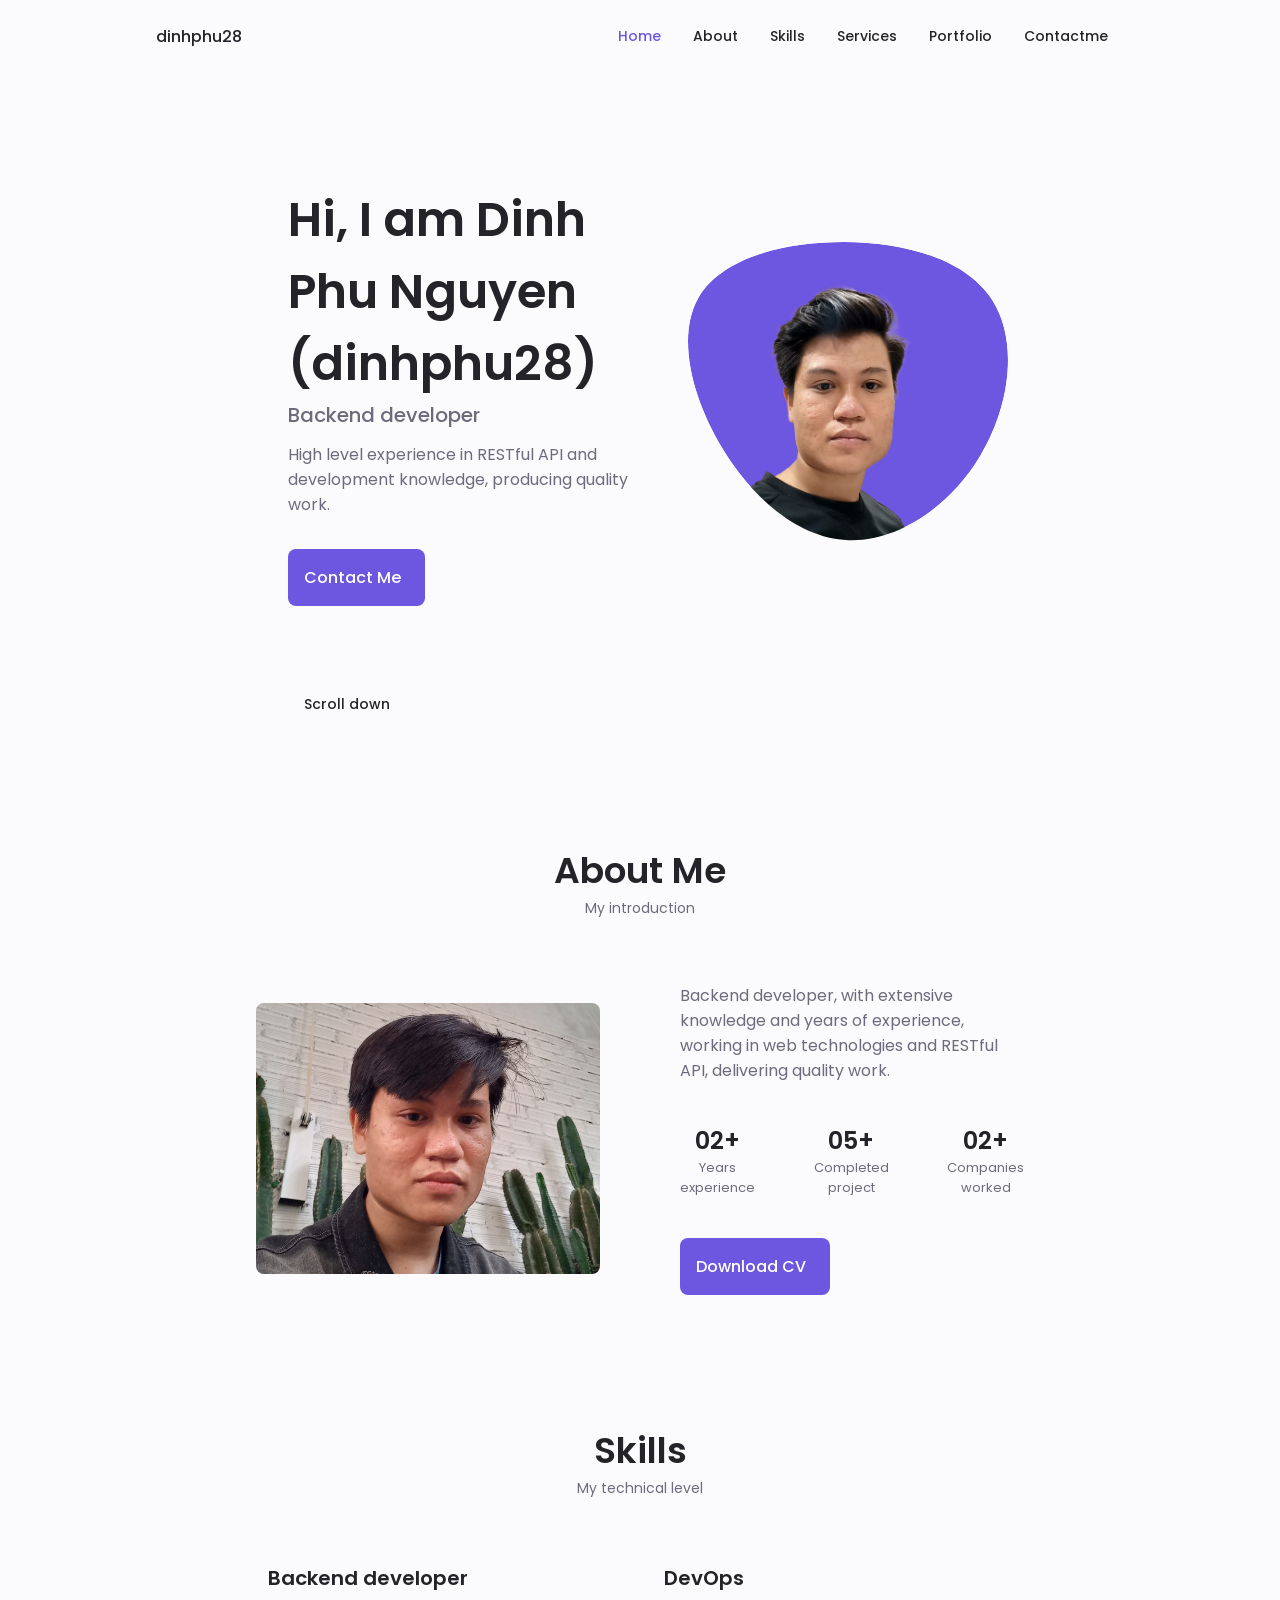
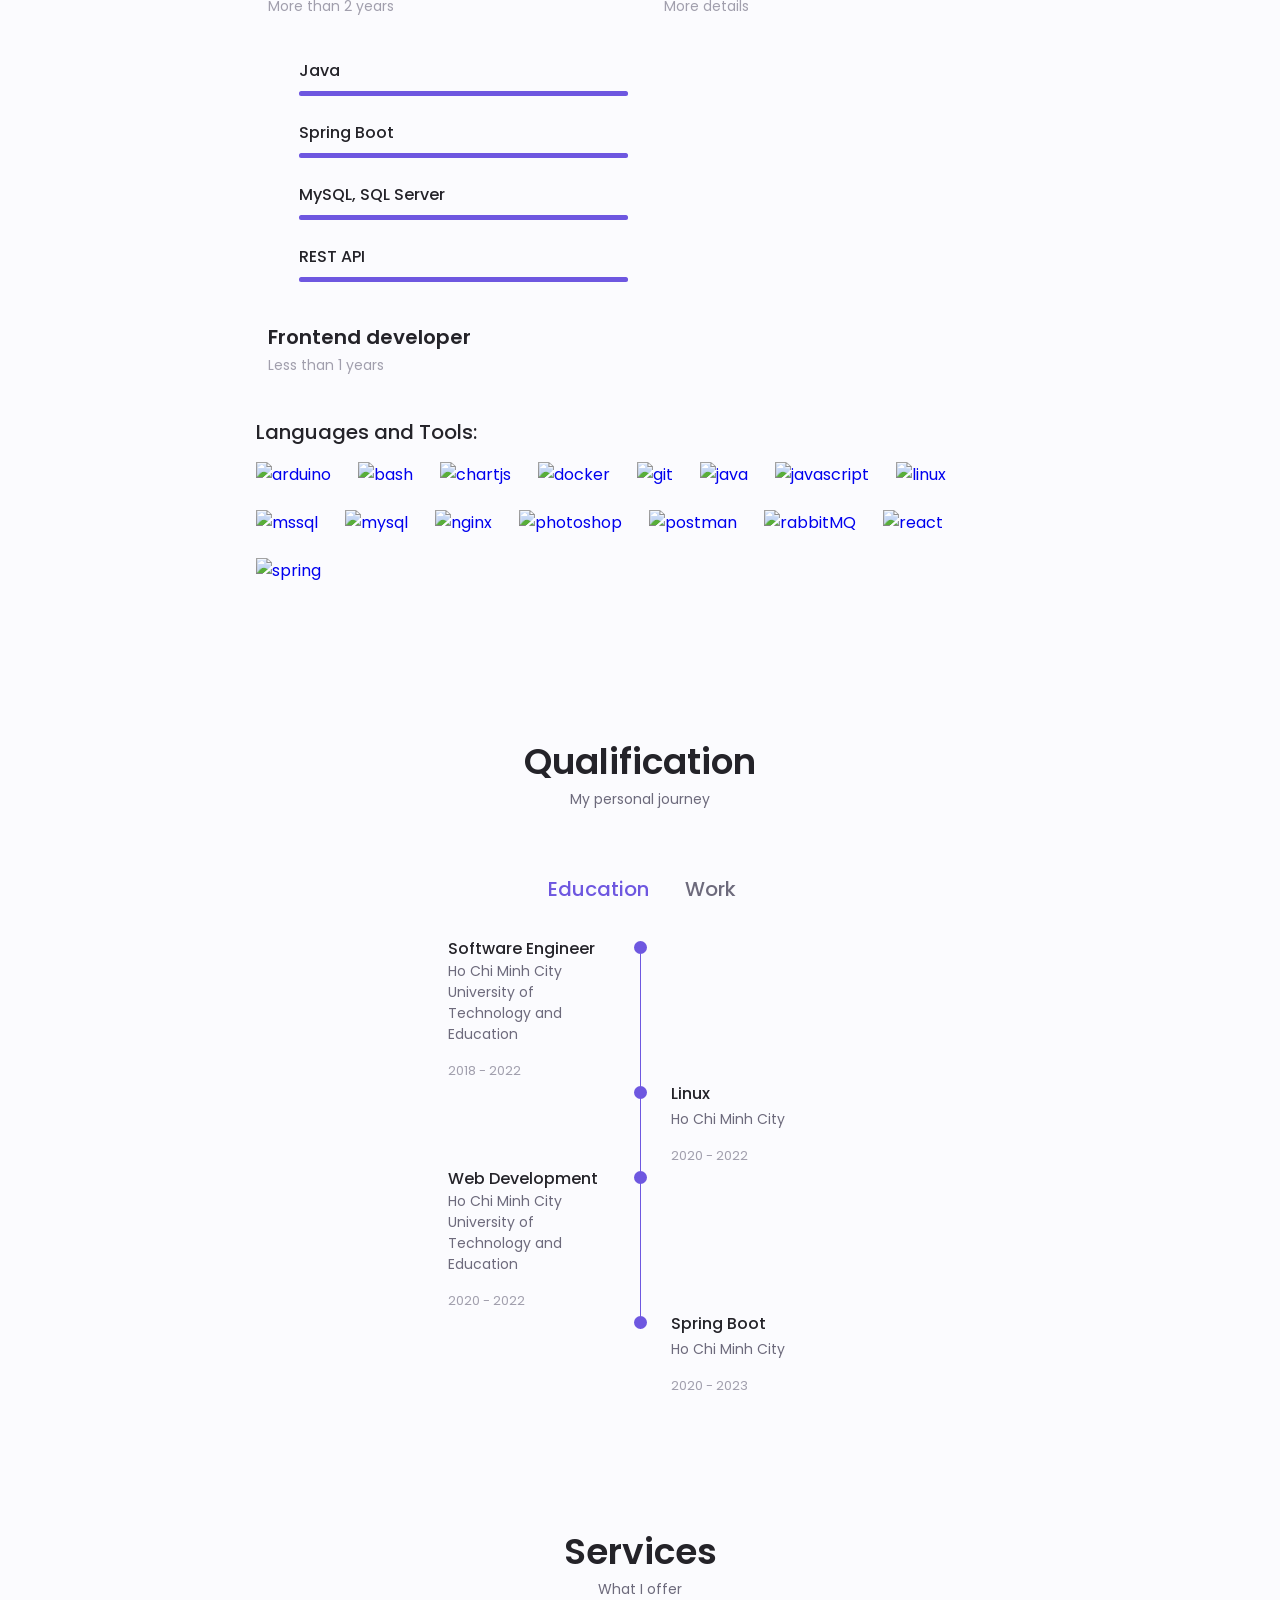
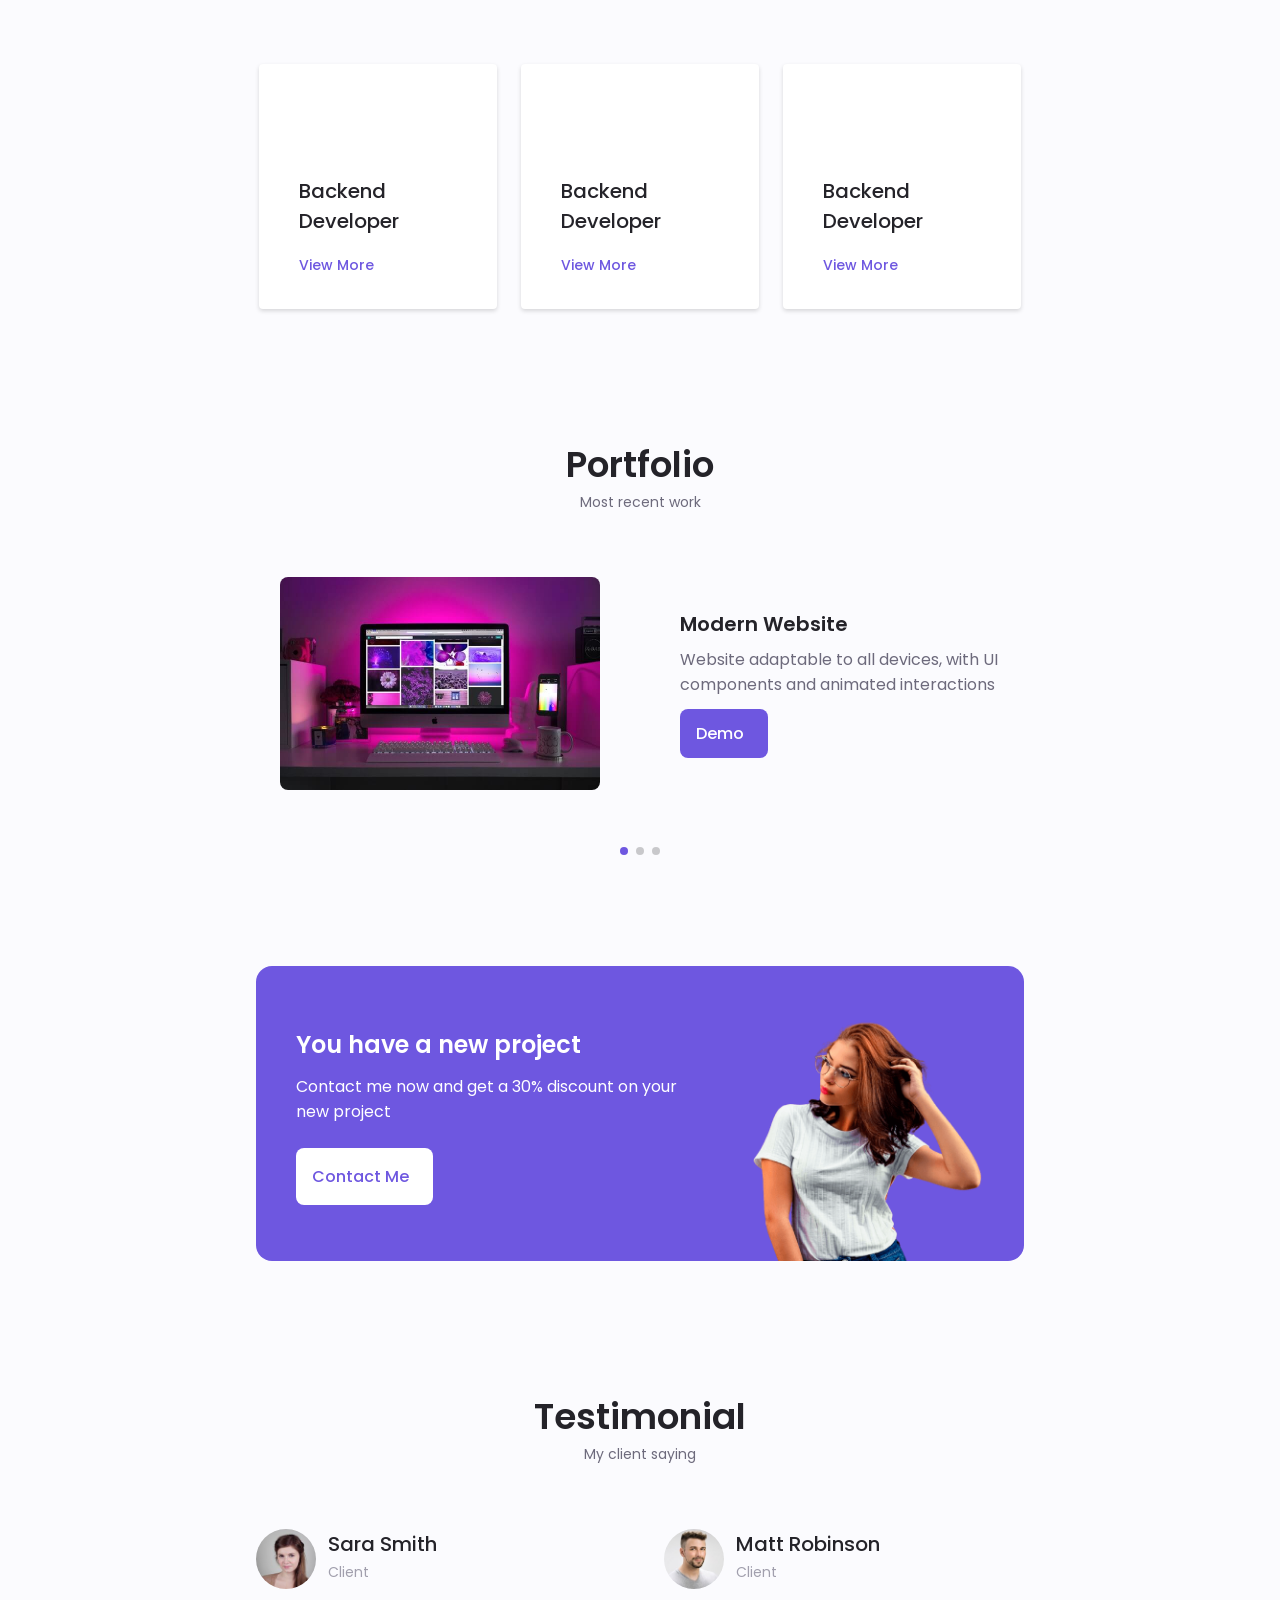
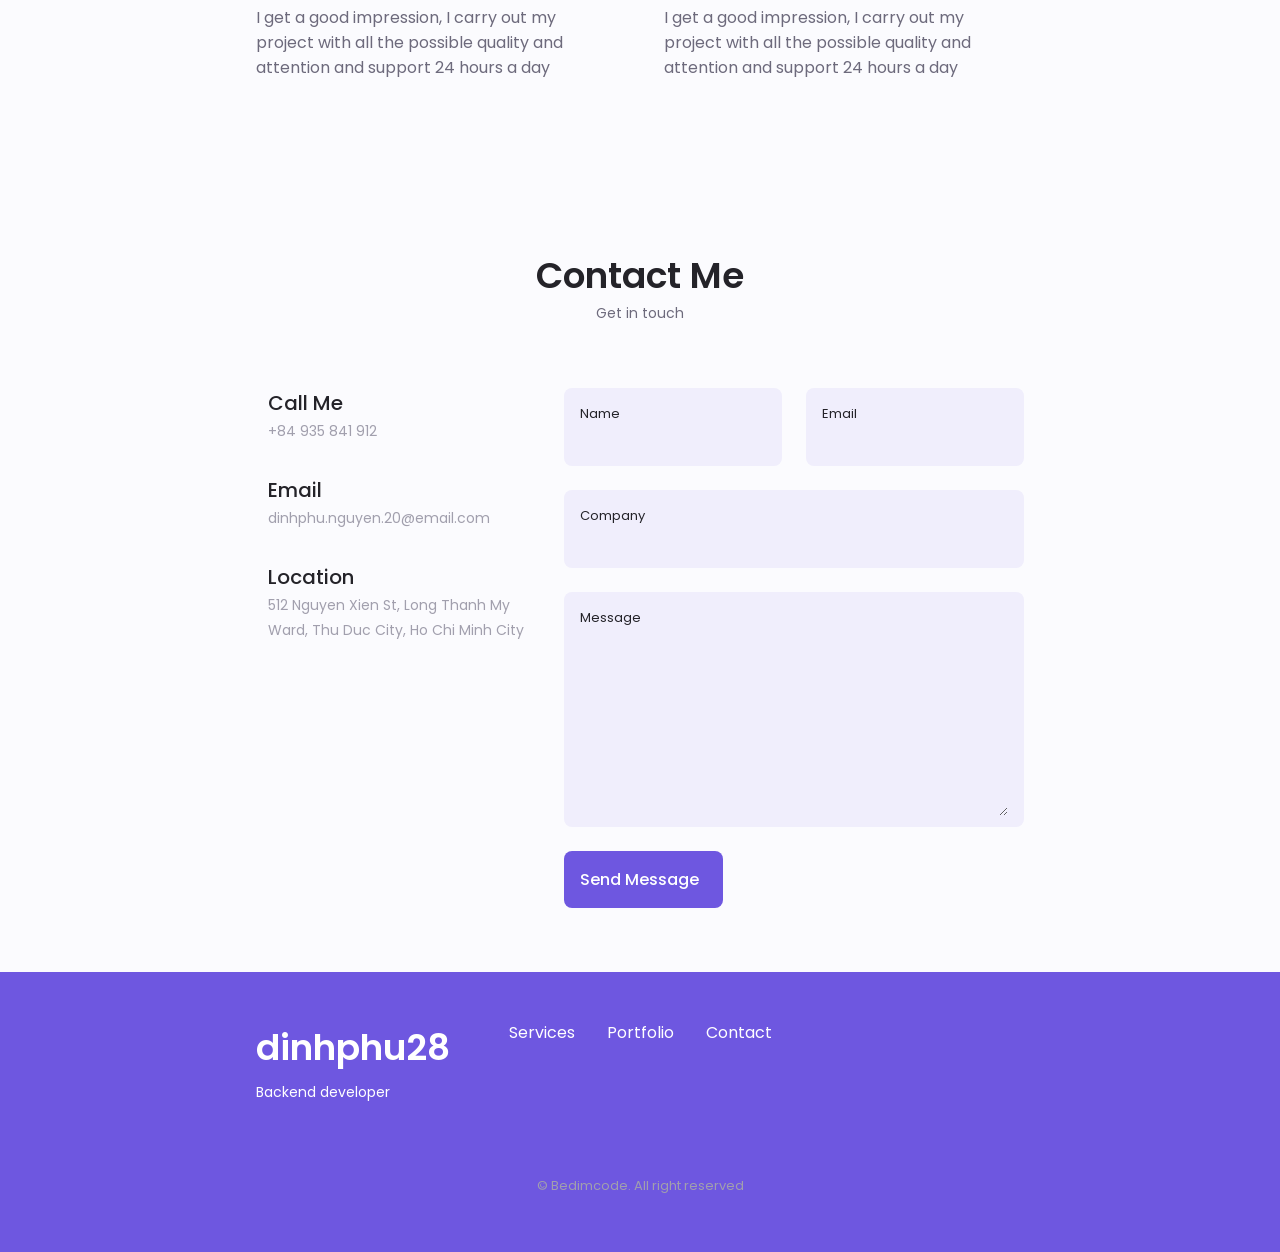
==== index.html @ 1d43fb67 "Update Services" ====
<!DOCTYPE html>
    <html lang="en">
    <head>
        <meta charset="UTF-8">
        <meta name="viewport" content="width=device-width, initial-scale=1.0">
        <meta name="theme-color" content="#007aff" />

        <!--==================== UNICONS ====================-->
        <link rel="stylesheet" href="https://unicons.iconscout.com/release/v4.0.0/css/line.css">
        
        <!--==================== SWIPER CSS ====================-->
        <link rel="stylesheet" href="assets/css/swiper-bundle.min.css">
        
        <!--==================== CSS ====================-->
        <link rel="stylesheet" href="assets/css/styles.css">

        <title>Dinh Phu Nguyen dinhphu28</title>

        <meta name="google-site-verification" content="jxBi2AaZXqhLSjeGU4BRtT4WM6-7mGpnLJgxiceFAak" />
        <meta name="google-site-verification" content="dVMYM8bUZVK5IOuxpQeAZ5Akc4EX0LGa10W5KPbsXTo" />

        <meta name="description" content="Dinh Phu Nguyen also known as dinhphu28 is a Backend developer with high level experience in Java Spring Boot, RESTful API">
        <meta name="keywords" content="Dinh Phu Nguyen, dinhphu28, Spring Boot, Java, Backend, Developer">
        <meta name="author" content="dinhphu28">

        <link rel="apple-touch-icon" sizes="180x180" href="/apple-touch-icon.png">
        <link rel="icon" type="image/png" sizes="32x32" href="/favicon-32x32.png">
        <link rel="icon" type="image/png" sizes="16x16" href="/favicon-16x16.png">
        <link rel="manifest" href="/site.webmanifest">

        <link rel="canonical" href="https://www.dinhphu28.tech" />
    </head>
    <!-- Google tag (gtag.js) -->
    <script async src="https://www.googletagmanager.com/gtag/js?id=G-LJ1DEQETXK"></script>
    <script>
        window.dataLayer = window.dataLayer || [];
        function gtag() { dataLayer.push(arguments); }
        gtag('js', new Date());

        gtag('config', 'G-LJ1DEQETXK');
    </script>
    <body>
        <!--==================== HEADER ====================-->
        <header class="header" id="header">
            <nav class="nav container">
                <a href="#" class="nav__logo">dinhphu28</a>

                <div class="nav__menu" id="nav-menu">
                    <ul class="nav__list grid">
                        <li class="nav__item">
                            <a href="#home" class="nav__link active-link">
                                <i class="uil uil-estate nav__icon"></i> Home
                            </a>
                        </li>
                        <li class="nav__item">
                            <a href="#about" class="nav__link">
                                <i class="uil uil-user nav__icon"></i> About
                            </a>
                        </li>
                        <li class="nav__item">
                            <a href="#skills" class="nav__link">
                                <i class="uil uil-file-alt nav__icon"></i> Skills
                            </a>
                        </li>
                        <li class="nav__item">
                            <a href="#services" class="nav__link">
                                <i class="uil uil-briefcase-alt nav__icon"></i> Services
                            </a>
                        </li>
                        <li class="nav__item">
                            <a href="#portfolio" class="nav__link">
                                <i class="uil uil-scenery nav__icon"></i> Portfolio
                            </a>
                        </li>
                        <li class="nav__item">
                            <a href="#contact" class="nav__link">
                                <i class="uil uil-message nav__icon"></i> Contactme
                            </a>
                        </li>
                    </ul>
                    <i class="uil uil-times nav__close" id="nav-close"></i>
                </div>
                <div class="nav__btns">
                    <!-- Theme change button -->
                    <i class="uil uil-moon change-theme" id="theme-button"></i>

                    <div class="nav__toggle" id="nav-toggle">
                        <i class="uil uil-apps"></i>
                    </div>
                </div>
            </nav>
        </header>

        <!--==================== MAIN ====================-->
        <main class="main">
            <!--==================== HOME ====================-->
            <section class="home section" id="home">
                <div class="home__container container grid">
                    <div class="home__content grid">
                        <div class="home__social">
                            <a href="https://www.linkedin.com/in/dinhphu28" target="_blank" class="home__social-icon">
                                <i class="uil uil-linkedin-alt"></i>
                            </a>

                            <a href="https://wa.me/84935841912" target="_blank" class="home__social-icon">
                                <i class="uil uil-whatsapp"></i>
                            </a>

                            <a href="https://github.com/dinhphu28" target="_blank" class="home__social-icon">
                                <i class="uil uil-github-alt"></i>
                            </a>
                        </div>

                        <div class="home__img">
                            <svg class="home__blob" viewBox="0 0 200 187" xmlns="http://www.w3.org/2000/svg" xmlns:xlink="http://www.w3.org/1999/xlink">
                                <mask id="mask0" mask-type="alpha">
                                    <path d="M190.312 36.4879C206.582 62.1187 201.309 102.826 182.328 134.186C163.346 165.547 
                                    130.807 187.559 100.226 186.353C69.6454 185.297 41.0228 161.023 21.7403 129.362C2.45775 
                                    97.8511 -7.48481 59.1033 6.67581 34.5279C20.9871 10.1032 59.7028 -0.149132 97.9666 
                                    0.00163737C136.23 0.303176 174.193 10.857 190.312 36.4879Z"/>
                                </mask>
                                <g mask="url(#mask0)">
                                    <path d="M190.312 36.4879C206.582 62.1187 201.309 102.826 182.328 134.186C163.346 
                                    165.547 130.807 187.559 100.226 186.353C69.6454 185.297 41.0228 161.023 21.7403 
                                    129.362C2.45775 97.8511 -7.48481 59.1033 6.67581 34.5279C20.9871 10.1032 59.7028 
                                    -0.149132 97.9666 0.00163737C136.23 0.303176 174.193 10.857 190.312 36.4879Z"/>

                                    <image class="home__blob-img" x='12' y='18' xlink:href="assets/img/perfil.png"/>
                                </g>
                            </svg>                            
                        </div>

                        <div class="home__data">
                            <h1 class="home__title">Hi, I am Dinh Phu Nguyen (dinhphu28)</h1>
                            <h3 class="home__subtitle">Backend developer</h3>
                            <p class="home__description">High level experience in RESTful API and development knowledge, producing quality work.</p>
                            <a href="#contact" class="button button--flex">
                                Contact Me <i class="uil uil-message button__icon"></i>
                            </a>
                        </div>
                    </div>

                    <div class="home__scroll">
                        <a href="#about" class="home__scroll-button button--flex">
                            <i class="uil uil-mouse-alt home__scroll-mouse"></i>
                            <span class="home__scroll-name">Scroll down</span>
                            <i class="uil uil-arrow-down home__scroll-arrow"></i>
                        </a>
                    </div>
                </div>
            </section>

            <!--==================== ABOUT ====================-->
            <section class="about section" id="about">
                <h2 class="section__title">About Me</h2>
                <span class="section__subtitle">My introduction</span>
                <div class="about__container container grid">
                    <img src="assets/img/about.jpg" alt="About" class="about__img">

                    <div class="about__data">
                        <p class="about__description">Backend developer, with extensive knowledge and years of experience, working in web
                            technologies and RESTful API, delivering quality work.</p>
                        
                        <div class="about__info">
                            <div>
                                <span class="about__info-title">02+</span>
                                <span class="about__info-name">Years <br/> experience</span>
                            </div>

                            <div>
                                <span class="about__info-title">05+</span>
                                <span class="about__info-name">Completed <br/> project</span>
                            </div>

                            <div>
                                <span class="about__info-title">02+</span>
                                <span class="about__info-name">Companies <br/> worked</span>
                            </div>
                        </div>
                        
                        <div class="about__buttons">
                            <a download="" href="assets/pdf/Dinh-Phu-Nguyen-CV.pdf" class="button button--flex">
                                Download CV<i class="uil uil-download-alt button__icon"></i>
                            </a>
                        </div>
                    </div>
                </div>
            </section>

            <!--==================== SKILLS ====================-->
            <section class="skills section" id="skills">
                <h2 class="section__title">Skills</h2>
                <span class="section__subtitle">My technical level</span>

                <div class="skills__container container grid">
                    <div>
                        <!--==================== SKILLS 1 ====================-->
                        <div class="skills__content skills__open">
                            <div class="skills__header">
                                <i class="uil uil-brackets-curly skills__icon"></i>

                                <div>
                                    <h2 class="skills__title">Backend developer</h2>
                                    <span class="skills__subtitle">More than 2 years</span>
                                </div>

                                <i class="uil uil-angle-down skills__arrow"></i>
                            </div>

                            <div class="skills__list grid">
                                <div class="skills__data">
                                    <div class="skills__titles">
                                        <h3 class="skills__name">Java</h3>
                                        <span class="skills_number"></span>
                                    </div>
                                    <div class="skills__bar">
                                        <span class="skills__percentage skills__html"></span>
                                    </div>
                                </div>

                                <div class="skills__data">
                                    <div class="skills__titles">
                                        <h3 class="skills__name">Spring Boot</h3>
                                        <span class="skills_number"></span>
                                    </div>
                                    <div class="skills__bar">
                                        <span class="skills__percentage skills__css"></span>
                                    </div>
                                </div>

                                <div class="skills__data">
                                    <div class="skills__titles">
                                        <h3 class="skills__name">MySQL, SQL Server</h3>
                                        <span class="skills_number"></span>
                                    </div>
                                    <div class="skills__bar">
                                        <span class="skills__percentage skills__js"></span>
                                    </div>
                                </div>

                                <div class="skills__data">
                                    <div class="skills__titles">
                                        <h3 class="skills__name">REST API</h3>
                                        <span class="skills_number"></span>
                                    </div>
                                    <div class="skills__bar">
                                        <span class="skills__percentage skills__react"></span>
                                    </div>
                                </div>
                            </div>
                        </div>

                        <!--==================== SKILLS 2 ====================-->
                        <div class="skills__content skills__close">
                            <div class="skills__header">
                                <i class="uil uil-server-network-alt skills__icon"></i>

                                <div>
                                    <h2 class="skills__title">Frontend developer</h2>
                                    <span class="skills__subtitle">Less than 1 years</span>
                                </div>

                                <i class="uil uil-angle-down skills__arrow"></i>
                            </div>

                            <div class="skills__list grid">
                                <div class="skills__data">
                                    <div class="skills__titles">
                                        <h3 class="skills__name">HTML</h3>
                                        <span class="skills_number"></span>
                                    </div>
                                    <div class="skills__bar">
                                        <span class="skills__percentage skills__php"></span>
                                    </div>
                                </div>

                                <div class="skills__data">
                                    <div class="skills__titles">
                                        <h3 class="skills__name">CSS</h3>
                                        <span class="skills_number"></span>
                                    </div>
                                    <div class="skills__bar">
                                        <span class="skills__percentage skills__node"></span>
                                    </div>
                                </div>

                                <div class="skills__data">
                                    <div class="skills__titles">
                                        <h3 class="skills__name">JavaScript</h3>
                                        <span class="skills_number"></span>
                                    </div>
                                    <div class="skills__bar">
                                        <span class="skills__percentage skills__firebase"></span>
                                    </div>
                                </div>

                                <div class="skills__data">
                                    <div class="skills__titles">
                                        <h3 class="skills__name">ReactJS</h3>
                                        <span class="skills_number"></span>
                                    </div>
                                    <div class="skills__bar">
                                        <span class="skills__percentage skills__python"></span>
                                    </div>
                                </div>
                            </div>
                        </div>
                    </div>

                    <div>
                        <!--==================== SKILLS 3 ====================-->
                        <div class="skills__content skills__close">
                            <div class="skills__header">
                                <i class="uil uil-swatchbook skills__icon"></i>

                                <div>
                                    <h2 class="skills__title">DevOps</h2>
                                    <span class="skills__subtitle">More details</span>
                                </div>

                                <i class="uil uil-angle-down skills__arrow"></i>
                            </div>

                            <div class="skills__list grid">
                                <div class="skills__data">
                                    <div class="skills__titles">
                                        <h3 class="skills__name">Docker</h3>
                                        <span class="skills_number"></span>
                                    </div>
                                    <div class="skills__bar">
                                        <span class="skills__percentage skills__figma"></span>
                                    </div>
                                </div>

                                <div class="skills__data">
                                    <div class="skills__titles">
                                        <h3 class="skills__name">Bash</h3>
                                        <span class="skills_number"></span>
                                    </div>
                                    <div class="skills__bar">
                                        <span class="skills__percentage skills__sketch"></span>
                                    </div>
                                </div>
                            </div>
                        </div>
                    </div>
                </div>

                <div class="container skills__languages-and-tools">
                    <h3 class="skills__languages-and-tools__title">Languages and Tools:</h3>

                    <div class="skills__languages-and-tools__contents">
                        <p align="left"> <a href="https://www.arduino.cc/" target="_blank" rel="noreferrer">
                                <img src="https://cdn.worldvectorlogo.com/logos/arduino-1.svg" alt="arduino" width="40" height="40" /> </a>
                            <a href="https://www.gnu.org/software/bash/" target="_blank" rel="noreferrer">
                                <img src="https://www.vectorlogo.zone/logos/gnu_bash/gnu_bash-icon.svg" alt="bash" width="40" height="40" />
                            </a>
                            <a href="https://www.chartjs.org" target="_blank" rel="noreferrer"> <img
                                    src="https://www.chartjs.org/media/logo-title.svg" alt="chartjs" width="40" height="40" /> </a> <a
                                href="https://www.docker.com/" target="_blank" rel="noreferrer"> <img
                                    src="https://raw.githubusercontent.com/devicons/devicon/master/icons/docker/docker-original-wordmark.svg"
                                    alt="docker" width="40" height="40" /> </a> <a href="https://git-scm.com/" target="_blank"
                                rel="noreferrer">
                                <img src="https://www.vectorlogo.zone/logos/git-scm/git-scm-icon.svg" alt="git" width="40" height="40" />
                            </a>
                            <a href="https://www.java.com" target="_blank" rel="noreferrer"> <img
                                    src="https://raw.githubusercontent.com/devicons/devicon/master/icons/java/java-original.svg" alt="java"
                                    width="40" height="40" /> </a> <a href="https://developer.mozilla.org/en-US/docs/Web/JavaScript"
                                target="_blank" rel="noreferrer"> <img
                                    src="https://raw.githubusercontent.com/devicons/devicon/master/icons/javascript/javascript-original.svg"
                                    alt="javascript" width="40" height="40" /> </a> <a href="https://www.linux.org/" target="_blank"
                                rel="noreferrer"> <img
                                    src="https://raw.githubusercontent.com/devicons/devicon/master/icons/linux/linux-original.svg"
                                    alt="linux" width="40" height="40" /> </a> <a href="https://www.microsoft.com/en-us/sql-server"
                                target="_blank" rel="noreferrer"> <img
                                    src="https://www.svgrepo.com/show/303229/microsoft-sql-server-logo.svg" alt="mssql" width="40"
                                    height="40" /> </a> <a href="https://www.mysql.com/" target="_blank" rel="noreferrer"> <img
                                    src="https://raw.githubusercontent.com/devicons/devicon/master/icons/mysql/mysql-original-wordmark.svg"
                                    alt="mysql" width="40" height="40" /> </a> <a href="https://www.nginx.com" target="_blank"
                                rel="noreferrer">
                                <img src="https://raw.githubusercontent.com/devicons/devicon/master/icons/nginx/nginx-original.svg"
                                    alt="nginx" width="40" height="40" /> </a> <a href="https://www.photoshop.com/en" target="_blank"
                                rel="noreferrer"> <img
                                    src="https://raw.githubusercontent.com/devicons/devicon/master/icons/photoshop/photoshop-line.svg"
                                    alt="photoshop" width="40" height="40" /> </a> <a href="https://postman.com" target="_blank"
                                rel="noreferrer">
                                <img src="https://www.vectorlogo.zone/logos/getpostman/getpostman-icon.svg" alt="postman" width="40"
                                    height="40" />
                            </a> <a href="https://www.rabbitmq.com" target="_blank" rel="noreferrer"> <img
                                    src="https://www.vectorlogo.zone/logos/rabbitmq/rabbitmq-icon.svg" alt="rabbitMQ" width="40"
                                    height="40" />
                            </a> <a href="https://reactjs.org/" target="_blank" rel="noreferrer"> <img
                                    src="https://raw.githubusercontent.com/devicons/devicon/master/icons/react/react-original-wordmark.svg"
                                    alt="react" width="40" height="40" /> </a> <a href="https://spring.io/" target="_blank"
                                rel="noreferrer">
                                <img src="https://www.vectorlogo.zone/logos/springio/springio-icon.svg" alt="spring" width="40"
                                    height="40" />
                            </a>
                        </p>
                    </div>
                </div>
            </section>

            <!--==================== QUALIFICATION ====================-->
            <section class="qualification section">
                <h2 class="section__title">Qualification</h2>
                <span class="section__subtitle">My personal journey</span>

                <div class="qualification__container container">
                    <div class="qualification__tabs">
                        <div class="qualification__button button--flex qualification__active" data-target='#education'>
                            <i class="uil uil-graduation-cap qualification__icon"></i>
                            Education
                        </div>

                        <div class="qualification__button button--flex" data-target='#work'>
                            <i class="uil uil-briefcase-alt qualification__icon"></i>
                            Work
                        </div>
                    </div>

                    <div class="qualification__sections">
                        <!--==================== QUALIFICATION CONTENT 1 ====================-->
                        <div class="qualification__content qualification__active" data-content id="education">
                            <!--==================== QUALIFICATION 1 ====================-->
                            <div class="qualification__data">
                                <div>
                                    <h3 class="qualification__title">Software Engineer</h3>
                                    <span class="qualification__subtitle">Ho Chi Minh City University of Technology and Education</span>
                                    <div class="qualification__calendar">
                                        <i class="uil uil-calendar-alt"></i>
                                        2018 - 2022
                                    </div>
                                </div>

                                <div>
                                    <span class="qualification__rounder"></span>
                                    <span class="qualification__line"></span>
                                </div>
                            </div>

                            <!--==================== QUALIFICATION 2 ====================-->
                            <div class="qualification__data">
                                <div></div>

                                <div>
                                    <span class="qualification__rounder"></span>
                                    <span class="qualification__line"></span>
                                </div>

                                <div>
                                    <h3 class="qualification__title">Linux</h3>
                                    <span class="qualification__subtitle">Ho Chi Minh City</span>
                                    <div class="qualification__calendar">
                                        <i class="uil uil-calendar-alt"></i>
                                        2020 - 2022
                                    </div>
                                </div>
                            </div>

                            <!--==================== QUALIFICATION 3 ====================-->
                            <div class="qualification__data">
                                <div>
                                    <h3 class="qualification__title">Web Development</h3>
                                    <span class="qualification__subtitle">Ho Chi Minh City University of Technology and Education</span>
                                    <div class="qualification__calendar">
                                        <i class="uil uil-calendar-alt"></i>
                                        2020 - 2022
                                    </div>
                                </div>

                                <div>
                                    <span class="qualification__rounder"></span>
                                    <span class="qualification__line"></span>
                                </div>
                            </div>

                            <!--==================== QUALIFICATION 4 ====================-->
                            <div class="qualification__data">
                                <div></div>

                                <div>
                                    <span class="qualification__rounder"></span>
                                    <!-- <span class="qualification__line"></span> -->
                                </div>

                                <div>
                                    <h3 class="qualification__title">Spring Boot</h3>
                                    <span class="qualification__subtitle">Ho Chi Minh City</span>
                                    <div class="qualification__calendar">
                                        <i class="uil uil-calendar-alt"></i>
                                        2020 - 2023
                                    </div>
                                </div>
                            </div>
                        </div>

                        <!--==================== QUALIFICATION CONTENT 2 ====================-->
                        <div class="qualification__content" data-content id="work">
                            <!--==================== QUALIFICATION 1 ====================-->
                            <div class="qualification__data">
                                <div>
                                    <h3 class="qualification__title">Software Engineer</h3>
                                    <span class="qualification__subtitle">NMT Tech</span>
                                    <div class="qualification__calendar">
                                        <i class="uil uil-calendar-alt"></i>
                                        2021 - 2022
                                    </div>
                                </div>

                                <div>
                                    <span class="qualification__rounder"></span>
                                    <span class="qualification__line"></span>
                                </div>
                            </div>

                            <!--==================== QUALIFICATION 2 ====================-->
                            <div class="qualification__data">
                                <div></div>

                                <div>
                                    <span class="qualification__rounder"></span>
                                    <span class="qualification__line"></span>
                                </div>

                                <div>
                                    <h3 class="qualification__title">Backend developer</h3>
                                    <span class="qualification__subtitle">NMT Tech</span>
                                    <div class="qualification__calendar">
                                        <i class="uil uil-calendar-alt"></i>
                                        2021 - 2022
                                    </div>
                                </div>
                            </div>

                            <!--==================== QUALIFICATION 3 ====================-->
                            <div class="qualification__data">
                                <div>
                                    <h3 class="qualification__title">Backend Developer</h3>
                                    <span class="qualification__subtitle">International Distribution Corporation</span>
                                    <div class="qualification__calendar">
                                        <i class="uil uil-calendar-alt"></i>
                                        2022 - 2023
                                    </div>
                                </div>

                                <div>
                                    <span class="qualification__rounder"></span>
                                    <!-- <span class="qualification__line"></span> -->
                                </div>
                            </div>
                        </div>
                    </div>
                </div>
            </section>

            <!--==================== SERVICES ====================-->
            <section class="services section" id="services">
                <h2 class="section__title">Services</h2>
                <span class="section__subtitle">What I offer</span>

                <div class="services__container container grid">
                    <!--==================== SERVICES 1 ====================-->
                    <div class="services__content">
                        <div>
                            <i class="uil uil-web-grid services__icon"></i>
                            <h3 class="services__title">Backend <br/> Developer</h3>

                            <span class="button button--flex button--small button--link services__button">
                                View More
                                <i class="uil uil-arrow-right button__icon"></i>
                            </span>

                            <div class="services__modal">
                                <div class="services__modal-content">
                                    <h4 class="services__modal-title">Backend <br/> Developer</h4>
                                    <i class="uil uil-times services__modal-close"></i>

                                    <ul class="services__modal-services grid">
                                        <li class="services__modal-service">
                                            <i class="uil uil-check-circle services__modal-icon"></i>
                                            <p>I develop the web services.</p>
                                        </li>

                                        <li class="services__modal-service">
                                            <i class="uil uil-check-circle services__modal-icon"></i>
                                            <p>RESTful API development.</p>
                                        </li>

                                        <li class="services__modal-service">
                                            <i class="uil uil-check-circle services__modal-icon"></i>
                                            <p>I build and improve features.</p>
                                        </li>

                                        <li class="services__modal-service">
                                            <i class="uil uil-check-circle services__modal-icon"></i>
                                            <p>I optimize code & team's performance.</p>
                                        </li>
                                    </ul>
                                </div>
                            </div>
                        </div>
                    </div>

                    <!--==================== SERVICES 2 ====================-->
                    <div class="services__content">
                        <div>
                            <i class="uil uil-arrow services__icon"></i>
                            <h3 class="services__title">Backend <br/> Developer</h3>

                            <span class="button button--flex button--small button--link services__button">
                                View More
                                <i class="uil uil-arrow-right button__icon"></i>
                            </span>

                            <div class="services__modal">
                                <div class="services__modal-content">
                                    <h4 class="services__modal-title">Backend <br/> Developer</h4>
                                    <i class="uil uil-times services__modal-close"></i>

                                    <ul class="services__modal-services grid">
                                        <li class="services__modal-service">
                                            <i class="uil uil-check-circle services__modal-icon"></i>
                                            <p>I develop the web services.</p>
                                        </li>

                                        <li class="services__modal-service">
                                            <i class="uil uil-check-circle services__modal-icon"></i>
                                            <p>RESTful API development.</p>
                                        </li>

                                        <li class="services__modal-service">
                                            <i class="uil uil-check-circle services__modal-icon"></i>
                                            <p>I build and improve features.</p>
                                        </li>

                                        <li class="services__modal-service">
                                            <i class="uil uil-check-circle services__modal-icon"></i>
                                            <p>I optimize code & team's performance.</p>
                                        </li>
                                    </ul>
                                </div>
                            </div>
                        </div>
                    </div>

                    <!--==================== SERVICES 3 ====================-->
                    <div class="services__content">
                        <div>
                            <i class="uil uil-pen services__icon"></i>
                            <h3 class="services__title">Backend <br/> Developer</h3>

                            <span class="button button--flex button--small button--link services__button">
                                View More
                                <i class="uil uil-arrow-right button__icon"></i>
                            </span>

                            <div class="services__modal">
                                <div class="services__modal-content">
                                    <h4 class="services__modal-title">Backend <br/> Developer</h4>
                                    <i class="uil uil-times services__modal-close"></i>

                                    <ul class="services__modal-services grid">
                                        <li class="services__modal-service">
                                            <i class="uil uil-check-circle services__modal-icon"></i>
                                            <p>I develop the web services.</p>
                                        </li>

                                        <li class="services__modal-service">
                                            <i class="uil uil-check-circle services__modal-icon"></i>
                                            <p>RESTful API development.</p>
                                        </li>

                                        <li class="services__modal-service">
                                            <i class="uil uil-check-circle services__modal-icon"></i>
                                            <p>I create UX element interactions.</p>
                                        </li>

                                        <li class="services__modal-service">
                                            <i class="uil uil-check-circle services__modal-icon"></i>
                                            <p>I optimize code & team's performance.</p>
                                        </li>
                                    </ul>
                                </div>
                            </div>
                        </div>
                    </div>
                </div>
            </section>

            <!--==================== PORTFOLIO ====================-->
            <section class="portfolio section" id="portfolio">
                <h2 class="section__title">Portfolio</h2>
                <span class="section__subtitle">Most recent work</span>

                <div class="portfolio__container container swiper-container">
                    <div class="swiper-wrapper">
                        <!--==================== PORTFOLIO 1 ====================-->
                        <div class="portfolio__content grid swiper-slide">
                            <img src="assets/img/portfolio1.jpg" alt="Portfolio" class="portfolio__img">

                            <div class="portfolio__data">
                                <h3 class="portfolio__title">Modern Website</h3>
                                <p class="portfolio__description">Website adaptable to all devices, with UI components and animated interactions</p>
                                <a href="#" class="button button--flex button--small portfolio__button">
                                    Demo
                                    <i class="uil uil-arrow-right button__icon"></i>
                                </a>
                            </div>
                        </div>

                        <!--==================== PORTFOLIO 2 ====================-->
                        <div class="portfolio__content grid swiper-slide">
                            <img src="assets/img/portfolio2.jpg" alt="Portfolio" class="portfolio__img">

                            <div class="portfolio__data">
                                <h3 class="portfolio__title">Brand Design</h3>
                                <p class="portfolio__description">Website adaptable to all devices, with UI components and animated interactions</p>
                                <a href="#" class="button button--flex button--small portfolio__button">
                                    Demo
                                    <i class="uil uil-arrow-right button__icon"></i>
                                </a>
                            </div>
                        </div>

                        <!--==================== PORTFOLIO 3 ====================-->
                        <div class="portfolio__content grid swiper-slide">
                            <img src="assets/img/portfolio3.jpg" alt="Portfolio" class="portfolio__img">

                            <div class="portfolio__data">
                                <h3 class="portfolio__title">Online Store</h3>
                                <p class="portfolio__description">Website adaptable to all devices, with UI components and animated interactions</p>
                                <a href="#" class="button button--flex button--small portfolio__button">
                                    Demo
                                    <i class="uil uil-arrow-right button__icon"></i>
                                </a>
                            </div>
                        </div>
                    </div>

                    <!-- Add Arrow -->
                    <div class="swiper-button-next">
                        <i class="uil uil-angle-right-b swiper-portfolio-icon"></i>
                    </div>
                    <div class="swiper-button-prev">
                        <i class="uil uil-angle-left-b swiper-portfolio-icon"></i>
                    </div>

                    <!-- Add Pagination -->
                    <div class="swiper-pagination"></div>
                </div>
            </section>

            <!--==================== PROJECT IN MIND ====================-->
            <section class="project section">
                <div class="project__bg">
                    <div class="project__container container grid">
                        <div class="project__data">
                            <h2 class="project__title">You have a new project</h2>
                            <p class="project__description">Contact me now and get a 30% discount on your new project</p>
                            <a href="#contact" class="button button--flex button--white">
                                Contact Me
                                <i class="uil uil-message project__icon button__icon"></i>
                            </a>
                        </div>

                        <img src="assets/img/project.png" alt="Project" class="project__img">
                    </div>
                </div>
            </section>

            <!--==================== TESTIMONIAL ====================-->
            <section class="testimonial section">
                <h2 class="section__title">Testimonial</h2>
                <span class="section__subtitle">My client saying</span>

                <div class="testimonial__container container swiper-container">
                    <div class="swiper-wrapper">
                        <!--==================== TESTIMONIAL 1 ====================-->
                        <div class="testimonial__content swiper-slide">
                            <div class="testimonial__data">
                                <div class="testimonial__header">
                                    <img src="assets/img/testimonial1.jpg" alt="Testimonial" class="testimonial__img">

                                    <div>
                                        <h3 class="testimonial__name">Sara Smith</h3>
                                        <span class="testimonial__client">Client</span>
                                    </div>
                                </div>

                                <div>
                                    <i class="uil uil-star testimonial__icon-star"></i>
                                    <i class="uil uil-star testimonial__icon-star"></i>
                                    <i class="uil uil-star testimonial__icon-star"></i>
                                    <i class="uil uil-star testimonial__icon-star"></i>
                                    <i class="uil uil-star testimonial__icon-star"></i>
                                </div>
                            </div>

                            <p class="testimonial__description">I get a good impression, I carry out my project with all the possible quality and
                                attention and support 24 hours a day</p>

                        </div>

                        <!--==================== TESTIMONIAL 2 ====================-->
                        <div class="testimonial__content swiper-slide">
                            <div class="testimonial__data">
                                <div class="testimonial__header">
                                    <img src="assets/img/testimonial2.jpg" alt="Testimonial" class="testimonial__img">

                                    <div>
                                        <h3 class="testimonial__name">Matt Robinson</h3>
                                        <span class="testimonial__client">Client</span>
                                    </div>
                                </div>

                                <div>
                                    <i class="uil uil-star testimonial__icon-star"></i>
                                    <i class="uil uil-star testimonial__icon-star"></i>
                                    <i class="uil uil-star testimonial__icon-star"></i>
                                    <i class="uil uil-star testimonial__icon-star"></i>
                                    <i class="uil uil-star testimonial__icon-star"></i>
                                </div>
                            </div>

                            <p class="testimonial__description">I get a good impression, I carry out my project with all the possible quality and
                                attention and support 24 hours a day</p>
                                
                        </div>

                        <!--==================== TESTIMONIAL 3 ====================-->
                        <div class="testimonial__content swiper-slide">
                            <div class="testimonial__data">
                                <div class="testimonial__header">
                                    <img src="assets/img/testimonial3.jpg" alt="Testimonial" class="testimonial__img">

                                    <div>
                                        <h3 class="testimonial__name">Raul Harris</h3>
                                        <span class="testimonial__client">Client</span>
                                    </div>
                                </div>

                                <div>
                                    <i class="uil uil-star testimonial__icon-star"></i>
                                    <i class="uil uil-star testimonial__icon-star"></i>
                                    <i class="uil uil-star testimonial__icon-star"></i>
                                    <i class="uil uil-star testimonial__icon-star"></i>
                                    <i class="uil uil-star testimonial__icon-star"></i>
                                </div>
                            </div>

                            <p class="testimonial__description">I get a good impression, I carry out my project with all the possible quality and
                                attention and support 24 hours a day</p>
                                
                        </div>
                    </div>

                    <!-- Add Pagination -->
                    <div class="swiper-pagination swiper-pagination-testimonial"></div>
                </div>
            </section>

            <!--==================== CONTACT ME ====================-->
            <section class="contact section" id="contact">
                <h2 class="section__title">Contact Me</h2>
                <span class="section__subtitle">Get in touch</span>

                <div class="contact__container container grid">
                    <div>
                        <div class="contact__information">
                            <i class="uil uil-phone contact__icon"></i>

                            <div>
                                <h3 class="contact__title">Call Me</h3>
                                <span class="contact__subtitle">+84 935 841 912</span>
                            </div>
                        </div>

                        <div class="contact__information">
                            <i class="uil uil-envelope contact__icon"></i>

                            <div>
                                <h3 class="contact__title">Email</h3>
                                <span class="contact__subtitle">dinhphu.nguyen.20@email.com</span>
                            </div>
                        </div>

                        <div class="contact__information">
                            <i class="uil uil-map-marker contact__icon"></i>

                            <div>
                                <h3 class="contact__title">Location</h3>
                                <span class="contact__subtitle">512 Nguyen Xien St, Long Thanh My Ward, Thu Duc City, Ho Chi Minh City</span>
                            </div>
                        </div>
                    </div>

                    <form id="contact__form-send-msg" action="https://formsubmit.co/7a7691e7242ec7a629fe5790aa0dffae" class="contact__form grid" method="POST">
						<!-- Honeypot -->
						<input type="text" name="_honey" style="display: none;">

						<!-- Disable Captcha -->
						<input type="hidden" name="_captcha" value="false">

						<input type="hidden" name="_next" value="https://www.dinhphu28.tech/contact-message-success.html">

                        <div class="contact__inputs grid">
                            <div class="contact__content">
                                <label for="" class="contact__label">Name</label>
                                <input type="text" name="name" class="contact__input">
                            </div>

                            <div class="contact__content">
                                <label for="" class="contact__label">Email</label>
                                <input type="email" name="email" class="contact__input">
                            </div>
                        </div>

                        <div class="contact__content">
                            <label for="" class="contact__label">Company</label>
                            <input type="text" name="company" class="contact__input">
                        </div>

                        <div class="contact__content">
                            <label for="" class="contact__label">Message</label>
                            <textarea id="" cols="0" rows="7" name="message" class="contact__input"></textarea>
                        </div>

                        <div>
                            <!--<a href="#" class="button button--flex">
                                Send Message
                                <i class="uil uil-message button__icon"></i>
							</a>-->
							<a onclick="submitFormContact()" class="button button--flex">
                                Send Message
                                <i class="uil uil-message button__icon"></i>
                            </a>
                        </div>
                    </form>
                </div>
            </section>
        </main>

        <!--==================== FOOTER ====================-->
        <footer class="footer">
            <div class="footer__bg">
                <div class="footer__container container grid">
                    <div>
                        <h2 class="footer__title">dinhphu28</h2>
                        <span class="footer__subtitle">Backend developer</span>
                    </div>

                    <ul class="footer__links">
                        <li>
                            <a href="#services" class="footer__link">Services</a>
                        </li>
                        <li>
                            <a href="#portfolio" class="footer__link">Portfolio</a>
                        </li>
                        <li>
                            <a href="#contact" class="footer__link">Contact</a>
                        </li>
                    </ul>

                    <div class="footer__socials">
                        <a href="https://www.facebook.com/dinhphu.nguyen.355" target="_blank" class="footer__social">
                            <i class="uil uil-facebook-f"></i>
                        </a>

                        <a href="https://www.instagram.com/dinhphu.28" target="_blank" class="footer__social">
                            <i class="uil uil-instagram"></i>
                        </a>

                        <a href="https://twitter.com/dinhphu28" target="_blank" class="footer__social">
                            <i class="uil uil-twitter-alt"></i>
                        </a>
                    </div>
                </div>

                <p class="footer__copy">&#169 Bedimcode. All right reserved</p>
            </div>
        </footer>
        
        <!--==================== SCROLL TOP ====================-->
        <a href="#" class="scrollup" id="scroll-up">
            <i class="uil uil-arrow-up scrollup__icon"></i>
        </a>

        <!--==================== SWIPER JS ====================-->
        <script src="assets/js/swiper-bundle.min.js"></script>

        <!--==================== MAIN JS ====================-->
        <script src="assets/js/main.js"></script>
    </body>
</html>
---- assets/css/styles.css ----
/*==================== GOOGLE FONTS ====================*/
@import url("https://fonts.googleapis.com/css2?family=Poppins:wght@400;500;600&display=swap");

/*==================== VARIABLES CSS ====================*/
:root {
    --header-height: 3rem;

    /*========== Colors ==========*/
    /* Change favorite color */
    --hue-color: 250; /*Purple 250 - Green 142 - Blue 230 - Pink 340*/

    /* HSL color mode */
    --first-color: hsl(var(--hue-color), 69%, 61%);
    --first-color-second: hsl(var(--hue-color), 69%, 61%);
    --first-color-alt: hsl(var(--hue-color), 57%, 53%);
    --first-color-lighter: hsl(var(--hue-color), 92%, 85%);
    --title-color: hsl(var(--hue-color), 8%, 15%);
    --text-color: hsl(var(--hue-color), 8%, 45%);
    --text-color-light: hsl(var(--hue-color), 8%, 65%);
    --input-color: hsl(var(--hue-color), 70%, 96%);
    --body-color: hsl(var(--hue-color), 60%, 99%);
    --container-color: #fff;
    --scroll-bar-color: hsl(var(--hue-color), 12%, 90%);
    --scroll-thumb-color: hsl(var(--hue-color), 12%, 80%);

    /*========== Font and typography ==========*/
    --body-font: 'Poppins', sans-serif;

    /* .5rem = 8px, 1rem = 16px, 1.5rem = 24px ... */
    --big-font-size: 2rem;
    --h1-font-size: 1.5rem;
    --h2-font-size: 1.25rem;
    --h3-font-size: 1.125rem;
    --normal-font-size: .938rem;
    --small-font-size: .813rem;
    --smaller-font-size: .75rem;

    /*========== Font weight ==========*/
    --font-medium: 500;
    --font-semi-bold: 600;

    /*========== Margenes Bottom ==========*/
    /* .25rem = 4px, .5rem = 8px, .75rem = 12px ... */
    --mb-0-25: .25rem;
    --mb-0-5: .5rem;
    --mb-0-75: .75rem;
    --mb-1: 1rem;
    --mb-1-5: 1.5rem;
    --mb-2: 2rem;
    --mb-2-5: 2.5rem;
    --mb-3: 3rem;

    /*========== z index ==========*/
    --z-tooltip: 10;
    --z-fixed: 100;
    --z-modal: 1000;
}

/* Font size for large devices */
@media screen and (min-width: 968px) {
    :root {
        --big-font-size: 3rem;
        --h1-font-size: 2.25rem;
        --h2-font-size: 1.5rem;
        --h3-font-size: 1.25rem;
        --normal-font-size: 1rem;
        --small-font-size: .875rem;
        --smaller-font-size: .813rem;
    }
}

/*========== Variables Dark theme ==========*/
body.dark-theme {
  /* HSL color mode */
  --first-color-second: hsl(var(--hue-color), 30%, 8%);
  --title-color: hsl(var(--hue-color), 8%, 95%);
  --text-color: hsl(var(--hue-color), 8%, 75%);
  --input-color: hsl(var(--hue-color), 29%, 16%);
  --body-color: hsl(var(--hue-color), 28%, 12%);
  --container-color: hsl(var(--hue-color), 29%, 16%);
  --scroll-bar-color: hsl(var(--hue-color), 12%, 48%);
  --scroll-thumb-color: hsl(var(--hue-color), 12%, 36%);
}

/*========== Button Dark/Light ==========*/
.nav__btns {
  display: flex;
  align-items: center;
}

.change-theme {
  font-size: 1.25rem;
  color: var(--title-color);
  margin-right: var(--mb-1);
  cursor: pointer;
}

.change-theme:hover {
  color: var(--first-color);
}

/*==================== BASE ====================*/
* {
  box-sizing: border-box;
  padding: 0;
  margin: 0;
}

html {
  scroll-behavior: smooth;
}

body {
  margin: 0 0 var(--header-height) 0;
  font-family: var(--body-font);
  font-size: var(--normal-font-size);
  background-color: var(--body-color);
  color: var(--text-color);
}

h1, h2, h3, h4 {
  color: var(--title-color);
  font-weight: var(--font-semi-bold);
}

ul {
  list-style: none;
}

a {
  text-decoration: none;
}

img {
  max-width: 100%;
  height: auto;
}

/*==================== REUSABLE CSS CLASSES ====================*/
.section {
  padding: 2rem 0 4rem;
}

.section__title {
  font-size: var(--h1-font-size);
  color: var(--title-color);
}

.section__subtitle {
  display: block;
  font-size: var(--small-font-size);
  margin-bottom: var(--mb-3);
}

.section__title, 
.section__subtitle {
  text-align: center;
}

/*==================== LAYOUT ====================*/
.container {
  max-width: 768px;
  margin-left: var(--mb-1-5);
  margin-right: var(--mb-1-5);
}

.grid {
  display: grid;
  gap: 1.5rem;
}

.header {
  width: 100%;
  position: fixed;
  bottom: 0;
  left: 0;
  z-index: var(--z-fixed);
  background-color: var(--body-color);
}

/*==================== NAV ====================*/
.nav {
  max-width: 968px;
  height: var(--header-height);
  display: flex;
  justify-content: space-between;
  align-items: center;
}

.nav__logo,
.nav__toggle {
  color: var(--title-color);
  font-weight: var(--font-medium);
}

.nav__logo:hover {
  color: var(--first-color);
}

.nav__toggle {
  font-size: 1.1rem;
  cursor: pointer;
}

.nav__toggle:hover {
  color: var(--first-color);
}

@media screen and (max-width: 767px) {
  .nav__menu {
    position: fixed;
    bottom: -100%;
    left: 0;
    width: 100%;
    background-color: var(--body-color);
    padding: 2rem 1.5rem 4rem;
    box-shadow: 0 -1px 4px rgba(0, 0, 0, .15);
    border-radius: 1.5rem 1.5rem 0 0;
    transition: .3s;
  }
}

.nav__list {
  grid-template-columns: repeat(3, 1fr);
  gap: 2rem;
}

.nav__link {
  display: flex;
  flex-direction: column;
  align-items: center;
  font-size: var(--small-font-size);
  color: var(--title-color);
  font-weight: var(--font-medium);
}

.nav__link:hover {
  color: var(--first-color);
}

.nav__icon {
  font-size: 1.2rem;
}

.nav__close {
  position: absolute;
  right: 1.3rem;
  bottom: .5rem;
  font-size: 1.5rem;
  cursor: pointer;
  color: var(--first-color);
}

.nav__close:hover {
  color: var(--first-color-alt);
}

/* show menu */
.show-menu {
  bottom: 0;
}

/* Active link */
.active-link {
  color: var(--first-color);
}

/* Change background header */
.scroll-header {
  box-shadow: 0 -1px 4px rgba(0, 0, 0, .15);
}

/*==================== HOME ====================*/
.home__container {
  gap: 1rem;
}

.home__content {
  grid-template-columns: .5fr 3fr;
  padding-top: 3.5rem;
  align-items: center;
}

.home__social {
  display: grid;
  grid-template-columns: max-content;
  row-gap: 1rem;
}

.home__social-icon {
  font-size: 1.25rem;
  color: var(--first-color);
}

.home__social-icon:hover {
  color: var(--first-color-alt);
}

.home__blob {
  width: 200px;
  fill: var(--first-color);
}

.home__blob-img {
  width: 170px;
}

.home__data {
  grid-column: 1/3;
}

.home__title {
  font-size: var(--big-font-size);
}

.home__subtitle {
  font-size: var(--h3-font-size);
  color: var(--text-color);
  font-weight: var(--font-medium);
  margin-bottom: var(--mb-0-75);
}

.home__description {
  margin-bottom: var(--mb-2);
}

.home__scroll {
  display: none;
}

.home__scroll-button {
  color: var(--first-color);
  transition: .3s;
}

.home__scroll-button:hover {
  transform: translateY(.25rem);
}

.home__scroll-mouse {
  font-size: 2rem;
}

.home__scroll-name {
  font-size: var(--small-font-size);
  color: var(--title-color);
  font-weight: var(--font-medium);
  margin-right: var(--mb-0-25);
}

.home__scroll-arrow {
  font-size: 1.25rem;
}

/*==================== BUTTONS ====================*/
.button {
  display: inline-block;
  background-color: var(--first-color);
  color: #fff;
  padding: 1rem;
  border-radius: .5rem;
  font-weight: var(--font-medium);
}

.button:hover {
  background-color: var(--first-color-alt);
}

.button__icon {
  font-size: 1.25rem;
  margin-left: var(--mb-0-5);
  transition: .3s;
}

.button--white {
  background-color: #fff;
  color: var(--first-color);
}

.button--white:hover {
  background-color: #fff;
}

.button--flex {
  display: inline-flex;
  align-items: center;
}

.button--small {
  padding: .75rem 1rem;
}

.button--link {
  padding: 0;
  background-color: transparent;
  color: var(--first-color);
}

.button--link:hover {
  background-color: transparent;
  color: var(--first-color-alt);
}

/*==================== ABOUT ====================*/
.about__img {
  width: 200px;
  border-radius: .5rem;
  justify-self: center;
  align-self: center;
}

.about__description {
  text-align: center;
  margin-bottom: var(--mb-2-5);
}

.about__info {
  display: flex;
  justify-content: space-evenly;
  margin-bottom: var(--mb-2-5);
}

.about__info-title {
  font-size: var(--h2-font-size);
  font-weight: var(--font-semi-bold);
  color: var(--title-color);
}

.about__info-name {
  font-size: var(--smaller-font-size);
}

.about__info-title,
.about__info-name {
  display: block;
  text-align: center;
}

.about__buttons {
  display: flex;
  justify-content: center;
}

/*==================== SKILLS ====================*/
.skills__container {
  row-gap: 0;
}

.skills__header {
  display: flex;
  align-items: center;
  margin-bottom: var(--mb-2-5);
  cursor: pointer;
}

.skills__icon,
.skills__arrow {
  font-size: 2rem;
  color: var(--first-color);
}

.skills__icon {
  margin-right: var(--mb-0-75);
}

.skills__title {
  font-size: var(--h3-font-size);
}

.skills__subtitle {
  font-size: var(--small-font-size);
  color: var(--text-color-light);
}

.skills__arrow {
  margin-left: auto;
  transition: .4s;
}

.skills__list {
  row-gap: 1.5rem;
  padding-left: 2.7rem;
}

.skills__titles {
  display: flex;
  justify-content: space-between;
  margin-bottom: var(--mb-0-5);
}

.skills__name {
  font-size: var(--normal-font-size);
  font-weight: var(--font-medium);
}

.skills__bar,
.skills__percentage {
  height: 5px;
  border-radius: .25rem;
}

.skills__bar {
  background-color: var(--first-color-lighter);
}

.skills__percentage {
  display: block;
  background-color: var(--first-color);
}

.skills__html {
  width: 100%;
}

.skills__css {
  width: 100%;
}

.skills__js {
  width: 100%;
}

.skills__react {
  width: 100%;
}

.skills__php {
  width: 100%;
}

.skills__node {
  width: 100%;
}

.skills__firebase {
  width: 100%;
}

.skills__python {
  width: 100%;
}

.skills__figma {
  width: 100%;
}

.skills__sketch {
  width: 100%;
}

.skills__photoshop {
  width: 100%;
}

.skills__close .skills__list {
  height: 0;
  overflow: hidden;
}

.skills__open .skills__list {
  height: max-content;
  margin-bottom: var(--mb-2-5);
}

.skills__open .skills__arrow {
  transform: rotate(-180deg);
}

.skills__languages-and-tools .skills__languages-and-tools__contents a {
  display: inline-block;
  margin-right: 5%;
  margin-bottom: 5%;
}

.skills__languages-and-tools .skills__languages-and-tools__title {
  font-size: var(--h3-font-size);
  font-weight: var(--font-medium);

  margin-bottom: 2%;
}

/*==================== QUALIFICATION ====================*/
.qualification__tabs {
  display: flex;
  justify-content: space-evenly;
  margin-bottom: var(--mb-2);
}

.qualification__button {
  font-size: var(--h3-font-size);
  font-weight: var(--font-medium);
  cursor: pointer;
}

.qualification__button:hover {
  color: var(--first-color);
}

.qualification__icon {
  font-size: 1.8rem;
  margin-right: var(--mb-0-25);
}

.qualification__data {
  display: grid;
  grid-template-columns: 1fr max-content 1fr;
  column-gap: 1.5rem;
}

.qualification__title {
  font-size: var(--normal-font-size);
  font-weight: var(--font-medium);
}

.qualification__subtitle {
  display: inline-block;
  font-size: var(--small-font-size);
  margin-bottom: var(--mb-1);
}

.qualification__calendar {
  font-size: var(--smaller-font-size);
  color: var(--text-color-light);
}

.qualification__rounder {
  display: inline-block;
  width: 13px;
  height: 13px;
  background-color: var(--first-color);
  border-radius: 50%;
}

.qualification__line {
  display: block;
  width: 1px;
  height: 100%;
  background-color: var(--first-color);
  transform: translate(6px, -7px);
}

.qualification [data-content] {
  display: none;
}

.qualification__active[data-content] {
  display: block;
}

.qualification__button.qualification__active {
  color: var(--first-color);
}

/*==================== SERVICES ====================*/
.services__container {
  gap: 1.5rem;
  grid-template-columns: repeat(2, 1fr);
}

.services__content {
  position: relative;
  background-color: var(--container-color);
  padding: 3.5rem .5rem 1.25rem 1.5rem;
  border-radius: .25rem;
  box-shadow: 0 2px 4px rgba(0, 0, 0, .15);
  transition: .3s;
}

.services__content:hover {
  box-shadow: 0 4px 8px rgba(0, 0, 0, .15);
}

.services__icon {
  display: block;
  font-size: 1.5rem;
  color: var(--first-color);
  margin-bottom: var(--mb-1);
}

.services__title {
  font-size: var(--h3-font-size);
  margin-bottom: var(--mb-1);
  font-weight: var(--font-medium);
}

.services__button {
  cursor: pointer;
  font-size: var(--small-font-size);
}

.services__button:hover .button__icon {
  transform: translateX(.25rem);
}

.services__modal {
  position: fixed;
  top: 0;
  left: 0;
  right: 0;
  bottom: 0;
  background-color: rgba(0, 0, 0, .5);
  display: flex;
  align-items: center;
  justify-content: center;
  padding: 0 1rem;
  z-index: var(--z-modal);
  opacity: 0;
  visibility: hidden;
  transition: .3s;
}

.services__modal-content {
  position: relative;
  background-color: var(--container-color);
  padding: 1.5rem;
  border-radius: .5rem;
}

.services__modal-services {
  row-gap: 1rem;
}

.services__modal-service {
  display: flex;
}

.services__modal-title {
  font-size: var(--h3-font-size);
  font-weight: var(--font-medium);
  margin-bottom: var(--mb-1-5);
}

.services__modal-close {
  position: absolute;
  top: 1rem;
  right: 1rem;
  font-size: 1.5rem;
  color: var(--first-color);
  cursor: pointer;
}

.services__modal-icon {
  color: var(--first-color);
  margin-right: var(--mb-0-25);
}

/* Active Modal */
.active-modal {
  opacity: 1;
  visibility: visible;
}

/*==================== PORTFOLIO ====================*/
.portfolio__container {
  overflow: initial;
}

.portfolio__content {
  padding: 0 1.5rem;
}

.portfolio__img {
  width: 265px;
  border-radius: .5rem;
  justify-self: center;
}

.portfolio__title {
  font-size: var(--h3-font-size);
  margin-bottom: var(--mb-0-5);
}

.portfolio__description {
  margin-bottom: var(--mb-0-75);
}

.portfolio__button:hover .button__icon {
  transform: translateX(.25rem);
}

.swiper-button-prev::after,
.swiper-button-next::after {
  content: '';
}

.swiper-portfolio-icon {
  font-size: 2rem;
  color: var(--first-color);
}

.swiper-button-prev {
  left: -.5rem;
}

.swiper-button-next {
  right: .5rem;
}

.swiper-container-horizontal > .swiper-pagination-bullets {
  bottom: -2.5rem;
}

.swiper-pagination-bullet-active {
  background-color: var(--first-color);
}

.swiper-button-prev,
.swiper-button-next,
.swiper-pagination-bullet {
  outline: none;
}

/*==================== PROJECT IN MIND ====================*/
.project {
  text-align: center;
}

.project__bg {
  background-color: var(--first-color-second);
  padding-top: 3rem;
}

.project__title {
  font-size: var(--h2-font-size);
  margin-bottom: var(--mb-0-75);
}

.project__description {
  margin-bottom: var(--mb-1-5);
}

.project__title,
.project__description {
  color: #fff;
}

.project__img {
  width: 232px;
  justify-self: center;
}

/*==================== TESTIMONIAL ====================*/
.testimonial__data,
.testimonial__header {
  display: flex;
}

.testimonial__data {
  justify-content: space-between;
  margin-bottom: var(--mb-1);
}

.testimonial__img {
  width: 60px;
  height: 60px;
  border-radius: 50%;
  margin-right: var(--mb-0-75);
}

.testimonial__name {
  font-size: var(--h3-font-size);
  font-weight: var(--font-medium);
}

.testimonial__client {
  font-size: var(--small-font-size);
  color: var(--text-color-light);
}

.testimonial__description {
  margin-bottom: var(--mb-2-5);
}

.testimonial__icon-star {
  color: var(--first-color);
}

.swiper-container .swiper-pagination-testimonial {
  bottom: 0;
}

/*==================== CONTACT ME ====================*/
.contact__container {
  row-gap: 3rem;
}

.contact__information {
  display: flex;
  margin-bottom: var(--mb-2);
}

.contact__icon {
  font-size: 2rem;
  color: var(--first-color);
  margin-right: var(--mb-0-75);
}

.contact__title {
  font-size: var(--h3-font-size);
  font-weight: var(--font-medium);
}

.contact__subtitle {
  font-size: var(--small-font-size);
  color: var(--text-color-light);
}

.contact__content {
  background-color: var(--input-color);
  border-radius: .5rem;
  padding: .75rem 1rem .25rem;
}

.contact__label {
  font-size: var(--smaller-font-size);
  color: var(--title-color);
}

.contact__input {
  width: 100%;
  background-color: var(--input-color);
  color: var(--text-color);
  font-family: var(--body-font);
  font-size: var(--normal-font-size);
  border: none;
  outline: none;
  padding: .25rem .5rem .5rem 0;
}

/*==================== FOOTER ====================*/
.footer {
  padding-top: 2rem;
}

.footer__container {
  row-gap: 3.5rem;
}

.footer__bg {
  background-color: var(--first-color-second);
  padding: 2rem 0 3rem;
}

.footer__title {
  font-size: var(--h1-font-size);
  margin-bottom: var(--mb-0-25);
}

.footer__subtitle {
  font-size: var(--small-font-size);
}

.footer__links {
  display: flex;
  flex-direction: column;
  row-gap: 1.5rem;
}

.footer__link:hover {
  color: var(--first-color-lighter);
}

.footer__social {
  font-size: 1.25rem;
  margin-right: var(--mb-1-5);
}

.footer__social:hover {
  color: var(--first-color-lighter);
}

.footer__copy {
  font-size: var(--smaller-font-size);
  text-align: center;
  color: var(--text-color-light);
  margin-top: var(--mb-3);
}

.footer__title,
.footer__subtitle,
.footer__link,
.footer__social {
  color: #fff;
}

/*========== SCROLL UP ==========*/
.scrollup {
  position: fixed;
  right: 1rem;
  bottom: -20%;
  background-color: var(--first-color);
  opacity: .8;
  padding: 0 .3rem;
  border-radius: .4rem;
  z-index: var(--z-tooltip);
  transition: .4s;
}

.scrollup:hover {
  background-color: var(--first-color-alt);
}

.scrollup__icon {
  font-size: 1.5rem;
  color: #fff;
}

/* Show scroll */
.show-scroll {
  bottom: 5rem;
}

/*========== SCROLL BAR ==========*/
::-webkit-scrollbar {
  width: .60rem;
  background-color: var(--scroll-bar-color);
  border-radius: .5rem;
}

::-webkit-scrollbar-thumb {
  background-color: var(--scroll-thumb-color);
  border-radius: .5rem;
}

::-webkit-scrollbar-thumb:hover {
  background-color: var(--text-color-light);
}

/*==================== MEDIA QUERIES ====================*/
/* For small devices */
@media screen and (max-width: 350px) {
  .container {
    margin-left: var(--mb-1);
    margin-right: var(--mb-1);
  }

  .nav__menu {
    padding: 2rem .25rem 4rem;
  }
  .nav__list {
    column-gap: 0;
  }

  .home__content {
    grid-template-columns: .25fr 3fr;
  }
  .home__blob {
    width: 180px;
  }

  .skills__title {
    font-size: var(--normal-font-size);
  }

  .qualification__data {
    gap: .5rem;
  }

  .services__container {
    grid-template-columns: max-content;
    justify-content: center;
  }
  .services__content {
    padding-right: 3.5rem;
  }
  .services__modal {
    padding: 0 .5rem;
  }

  .project__img {
    width: 200px;
  }

  .testimonial__data,
  .testimonial__header {
    flex-direction: column;
    align-items: center;
  }
  .testimonial__img {
    margin-right: 0;
    margin-bottom: var(--mb-0-25);
  }
  .testimonial__data,
  .testimonial__description {
    text-align: center;
  }
}

/* For medium devices */
@media screen and (min-width: 568px) {
  .home__content {
    grid-template-columns: max-content 1fr 1fr;
  }
  .home__data {
    grid-column: initial;
  }
  .home__img {
    order: 1;
    justify-self: center;
  }

  .about__container,
  .skills__container,
  .portfolio__content,
  .project__container,
  .contact__container,
  .footer__container {
    grid-template-columns: repeat(2, 1fr);
  }

  .qualification__sections {
    display: grid;
    grid-template-columns: .6fr;
    justify-content: center;
  }  
}

@media screen and (min-width: 768px) {
  .container {
    margin-left: auto;
    margin-right: auto;
  }

  body {
    margin: 0;
  }

  .section {
    padding: 6rem 0 2rem;
  }
  .section__subtitle {
    margin-bottom: 4rem;
  }

  .header {
    top: 0;
    bottom: initial;
  }

  .header,
  .main,
  .footer__container {
    padding: 0 1rem;
  }

  .nav {
    height: calc(var(--header-height) + 1.5rem);
    column-gap: 1rem;
  }
  .nav__icon,
  .nav__close,
  .nav__toggle {
    display: none;
  }
  .nav__list {
    display: flex;
    column-gap: 2rem;
  }
  .nav__menu {
    margin-left: auto;
  }
  .change-theme {
    margin: 0;
  }

  .home__container {
    row-gap: 5rem;
  }
  .home__content {
    padding-top: 5.5rem;
    column-gap: 2rem;
  }
  .home__blob {
    width: 270px;
  }
  .home__scroll {
    display: block;
  }
  .home__scroll-button {
    margin-left: 3rem;
  }

  .about__container {
    column-gap: 5rem;
  }

  .about__img {
    width: 350px;
  }
  .about__description {
    text-align: initial;
  }
  .about__info {
    justify-content: space-between;
  }
  .about__buttons {
    justify-content: initial;
  }

  .qualification__tabs {
    justify-content: center;
  }
  .qualification__button {
    margin: 0 var(--mb-1);
  }
  .qualification__sections {
    grid-template-columns: .5fr;
  }

  .services__container {
    grid-template-columns: repeat(3, 218px);
    justify-content: center;
  }
  .services__icon {
    font-size: 2rem;
  }
  .services__content {
    padding: 6rem 0 2rem 2.5rem;
  }

  .services__modal-content {
    width: 450px;
  }

  .portfolio__img {
    width: 320px;
  }
  .portfolio__content {
    align-items: center;
  }

  .project {
    text-align: initial;
  }
  .project__bg {
    background: none;
  }
  .project__container {
    background-color: var(--first-color-second);
    border-radius: 1rem;
    padding: 3rem 2.5rem 0;
    grid-template-columns: 1fr max-content;
    column-gap: 3rem;
  }
  .project__data {
    padding-top: .8rem;
  }

  .footer__container {
    grid-template-columns: repeat(3, 1fr);
  }
  .footer__bg {
    padding: 3rem 0 3.5rem;
  }

  .footer__links {
    flex-direction: row;
    column-gap: 2rem;
  }
  .footer__socials {
    justify-self: flex-end;
  }

  .footer__copy {
    margin-top: 4.5rem;
  }

  .skills__languages-and-tools .skills__languages-and-tools__contents a {
    display: inline-block;
    margin-right: 3%;
    margin-bottom: 3%;
  }
}

/* For large devices */
@media screen and (min-width: 1024px) {
  .header,
  .main,
  .footer__container {
    padding: 0;
  }

  .home__blob {
    width: 320px;
  }
  .home__social {
    transform: translateX(-6rem);
  }

  .services__container {
    grid-template-columns: repeat(3, 238px);
  }

  .portfolio__content {
    column-gap: 5rem;
  }
  .swiper-portfolio-icon {
    font-size: 3.5rem;
  }
  .swiper-button-prev {
    left: -3.5rem;
  }
  .swiper-button-next {
    right: -3.5rem;
  }
  .swiper-container-horizontal > .swiper-pagination-bullets {
    bottom: -4.5rem;
  }

  .contact__form {
    width: 460px;
  }
  .contact__inputs {
    grid-template-columns: repeat(2, 1fr);
  }
}
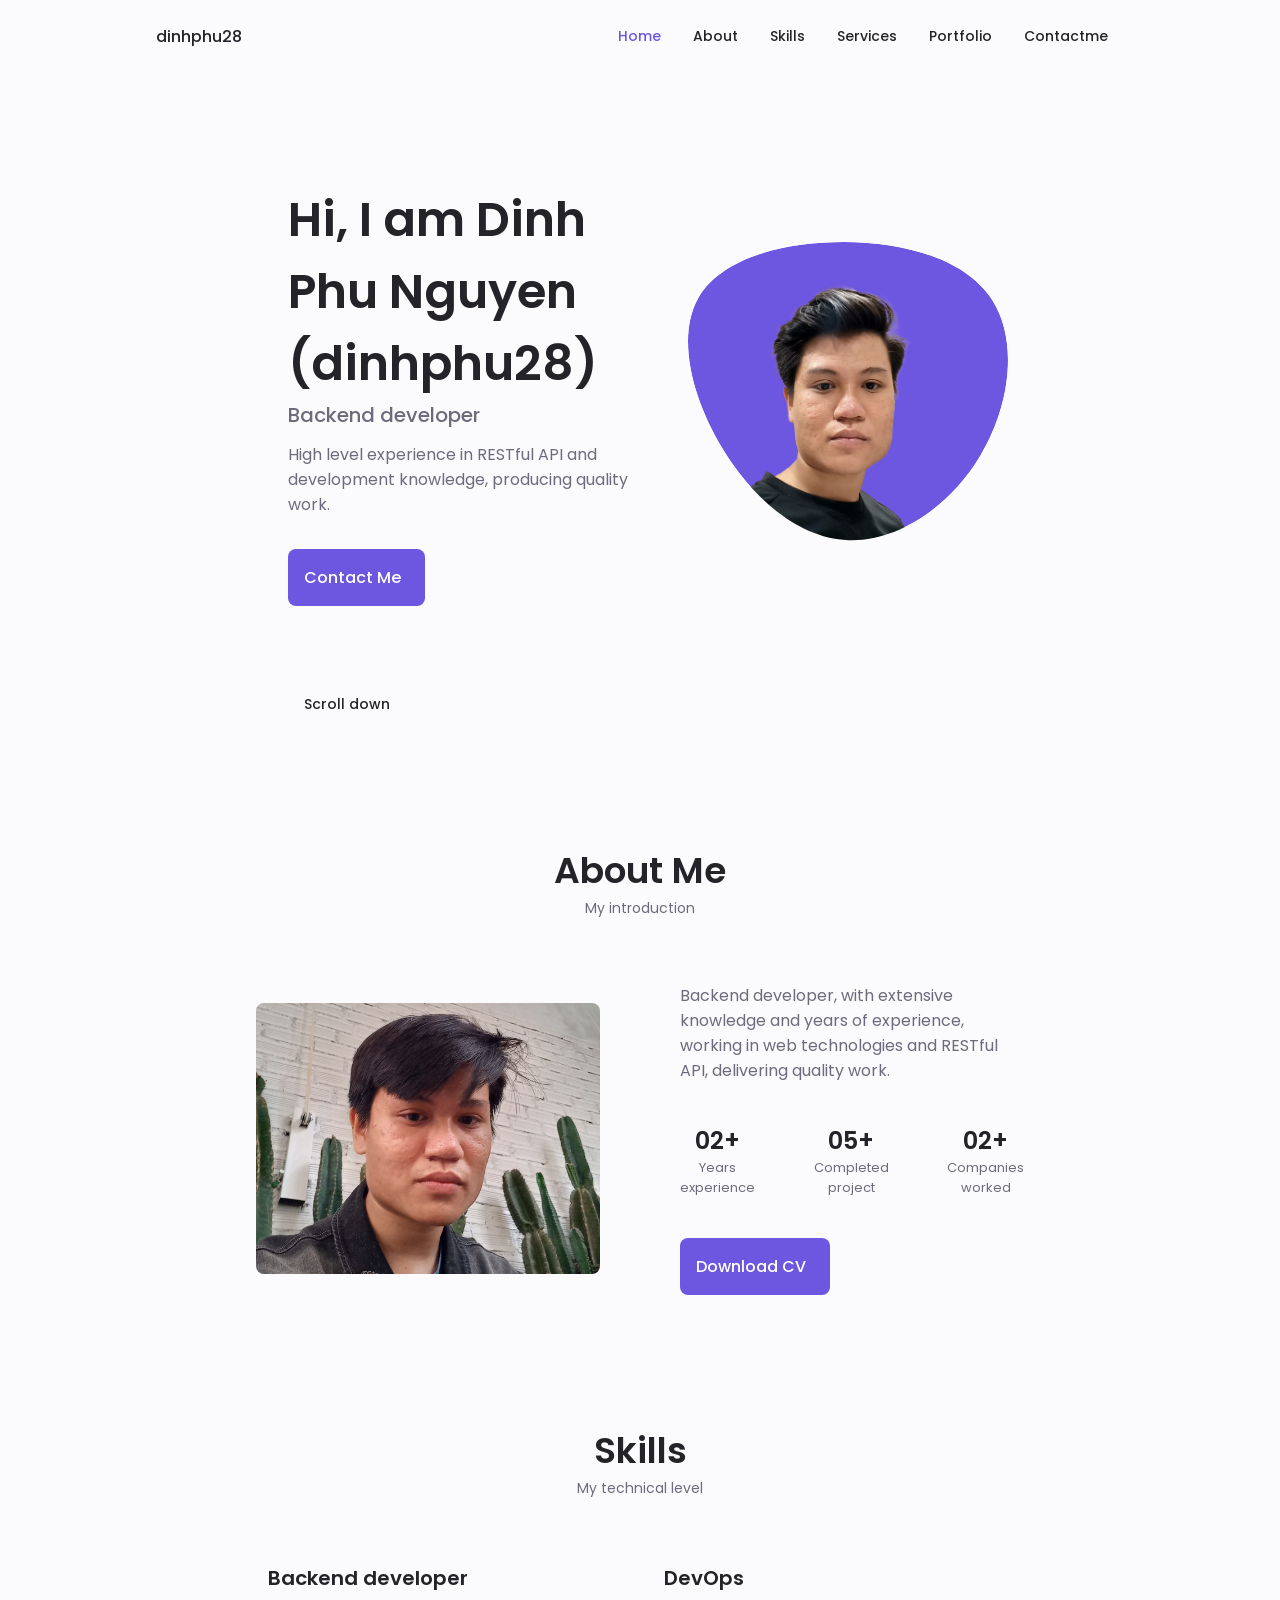
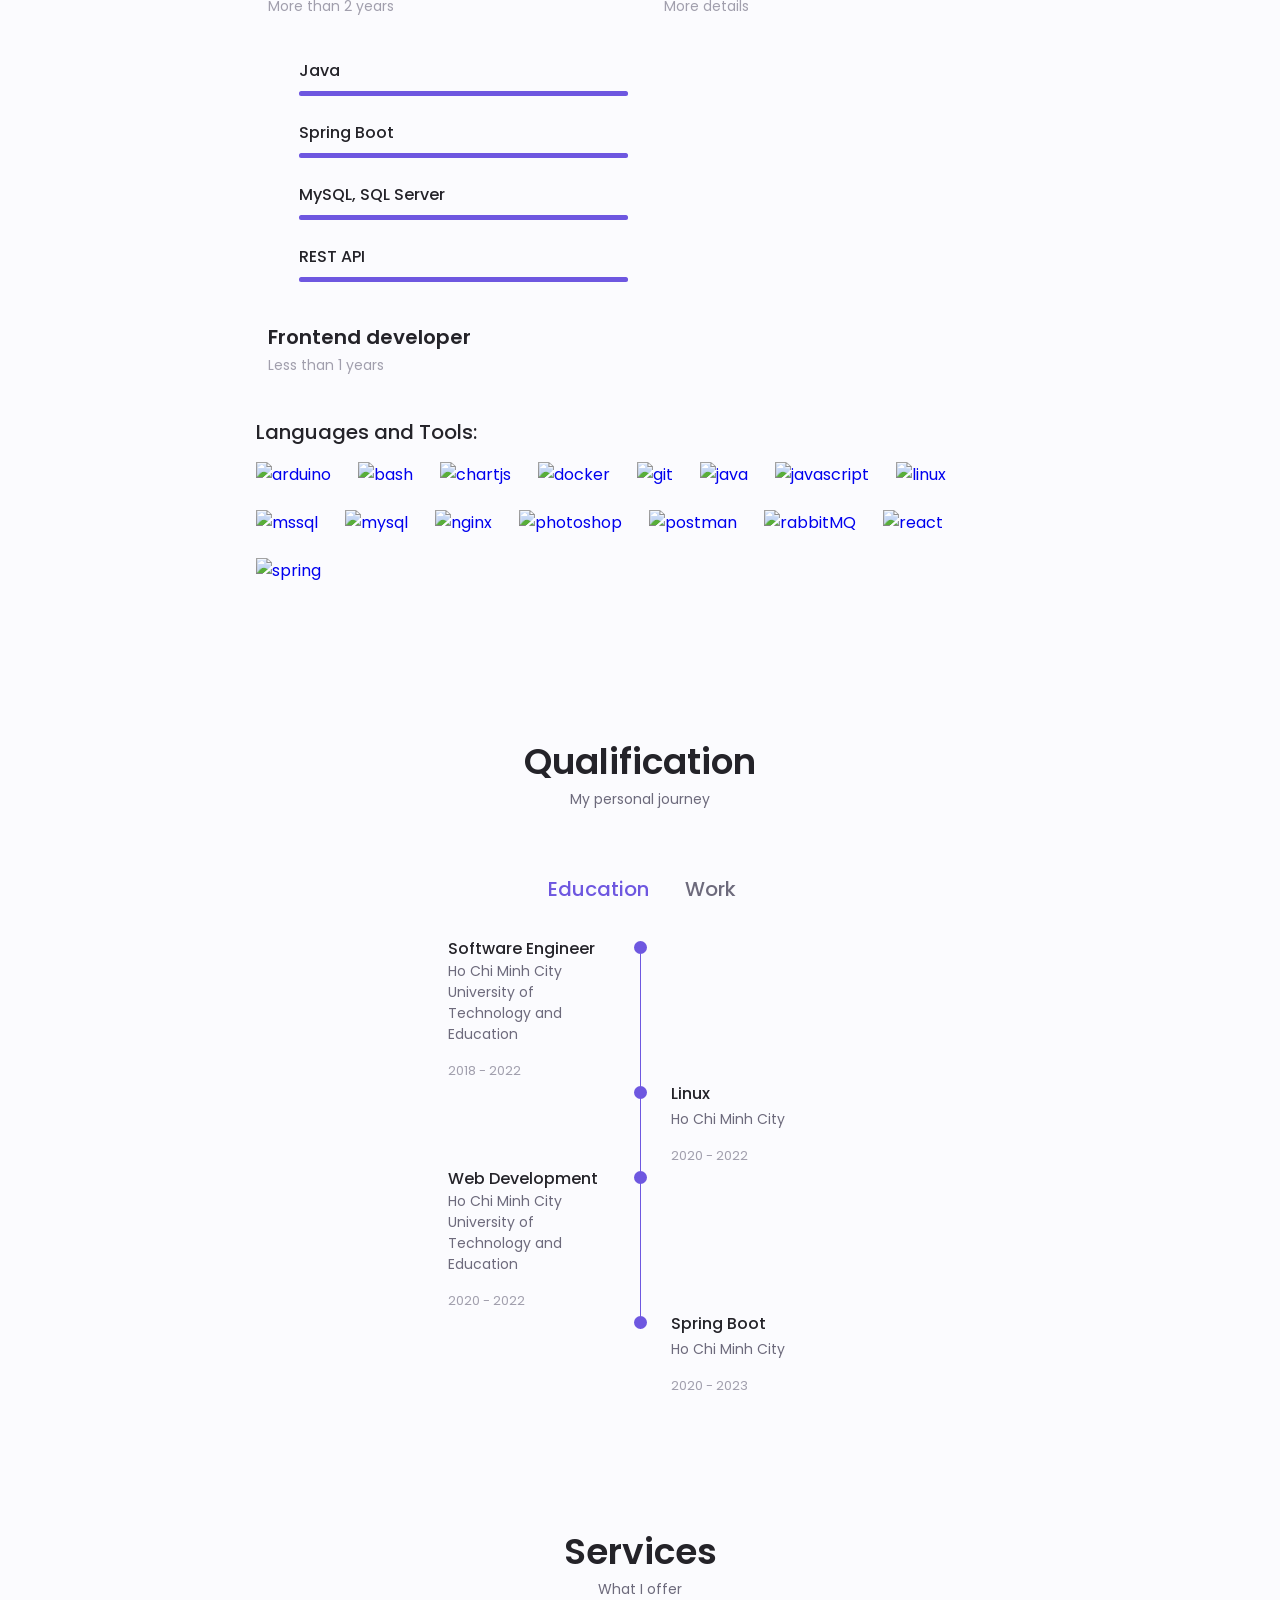
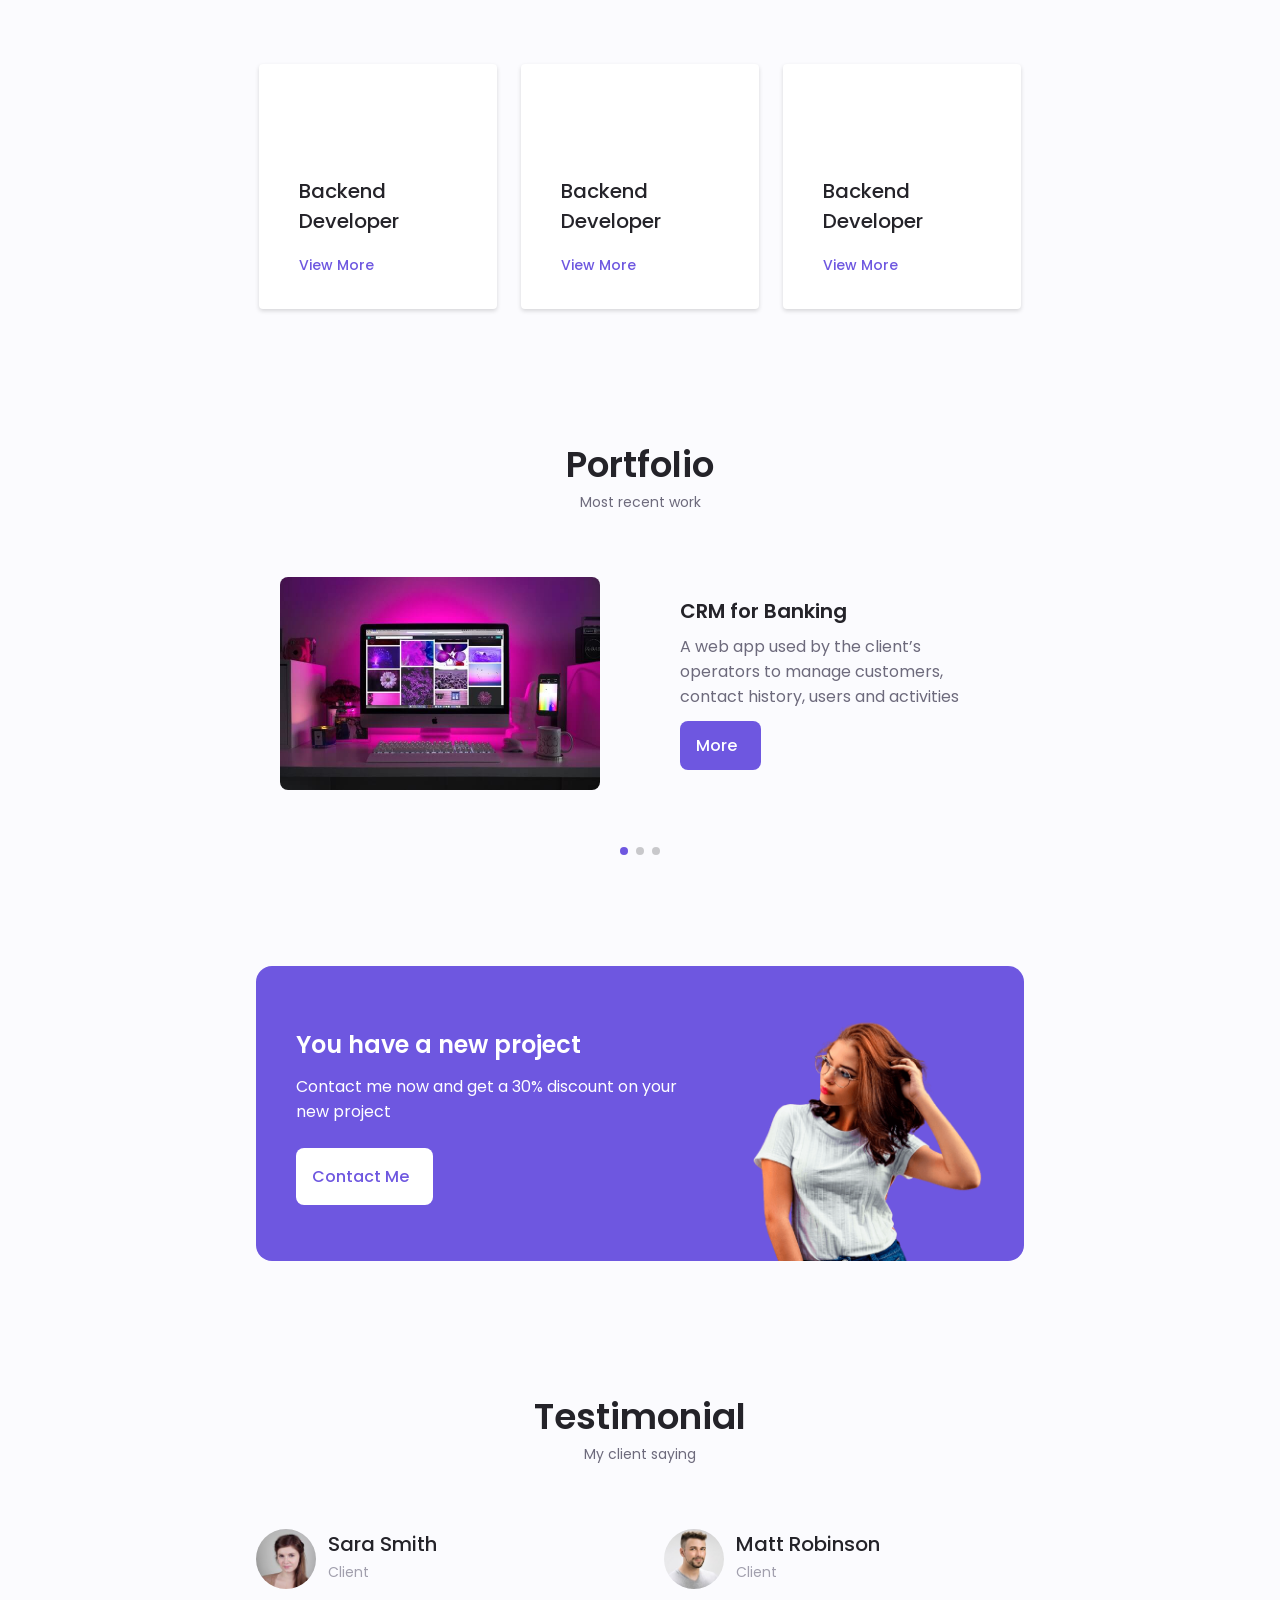
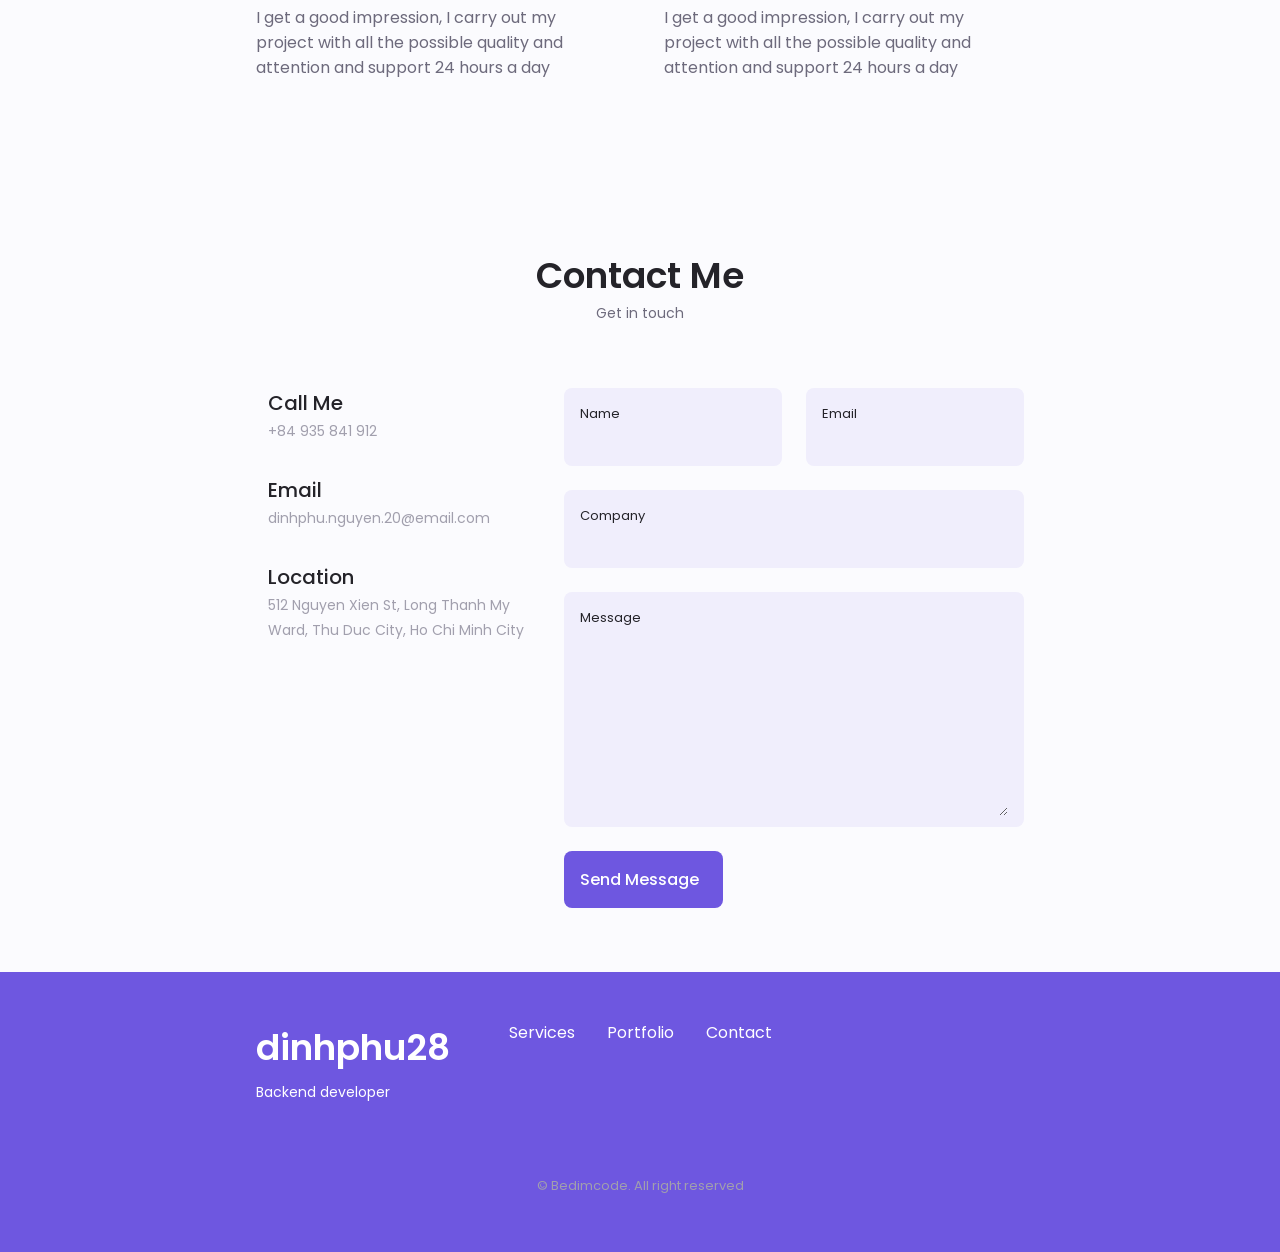
==== commit d4f2452f: "Update Portfolio section content" ====
--- a/index.html
+++ b/index.html
@@ -700,10 +700,10 @@
                             <img src="assets/img/portfolio1.jpg" alt="Portfolio" class="portfolio__img">
 
                             <div class="portfolio__data">
-                                <h3 class="portfolio__title">Modern Website</h3>
-                                <p class="portfolio__description">Website adaptable to all devices, with UI components and animated interactions</p>
+                                <h3 class="portfolio__title">CRM for Banking</h3>
+                                <p class="portfolio__description">A web app used by the client’s operators to manage customers, contact history, users and activities</p>
                                 <a href="#" class="button button--flex button--small portfolio__button">
-                                    Demo
+                                    More
                                     <i class="uil uil-arrow-right button__icon"></i>
                                 </a>
                             </div>
@@ -714,10 +714,11 @@
                             <img src="assets/img/portfolio2.jpg" alt="Portfolio" class="portfolio__img">
 
                             <div class="portfolio__data">
-                                <h3 class="portfolio__title">Brand Design</h3>
-                                <p class="portfolio__description">Website adaptable to all devices, with UI components and animated interactions</p>
+                                <h3 class="portfolio__title">LAG Call Center</h3>
+                                <p class="portfolio__description">A call center for customer services used by the client’s staff to contact
+                                    to their customers and by the managers to monitor their departments</p>
                                 <a href="#" class="button button--flex button--small portfolio__button">
-                                    Demo
+                                    More
                                     <i class="uil uil-arrow-right button__icon"></i>
                                 </a>
                             </div>
@@ -728,10 +729,11 @@
                             <img src="assets/img/portfolio3.jpg" alt="Portfolio" class="portfolio__img">
 
                             <div class="portfolio__data">
-                                <h3 class="portfolio__title">Online Store</h3>
-                                <p class="portfolio__description">Website adaptable to all devices, with UI components and animated interactions</p>
+                                <h3 class="portfolio__title">TH True Milk</h3>
+                                <p class="portfolio__description">A system use by the client’s operators to manage customers, users,
+                                    contact history, orders, customer feedbacks</p>
                                 <a href="#" class="button button--flex button--small portfolio__button">
-                                    Demo
+                                    More
                                     <i class="uil uil-arrow-right button__icon"></i>
                                 </a>
                             </div>
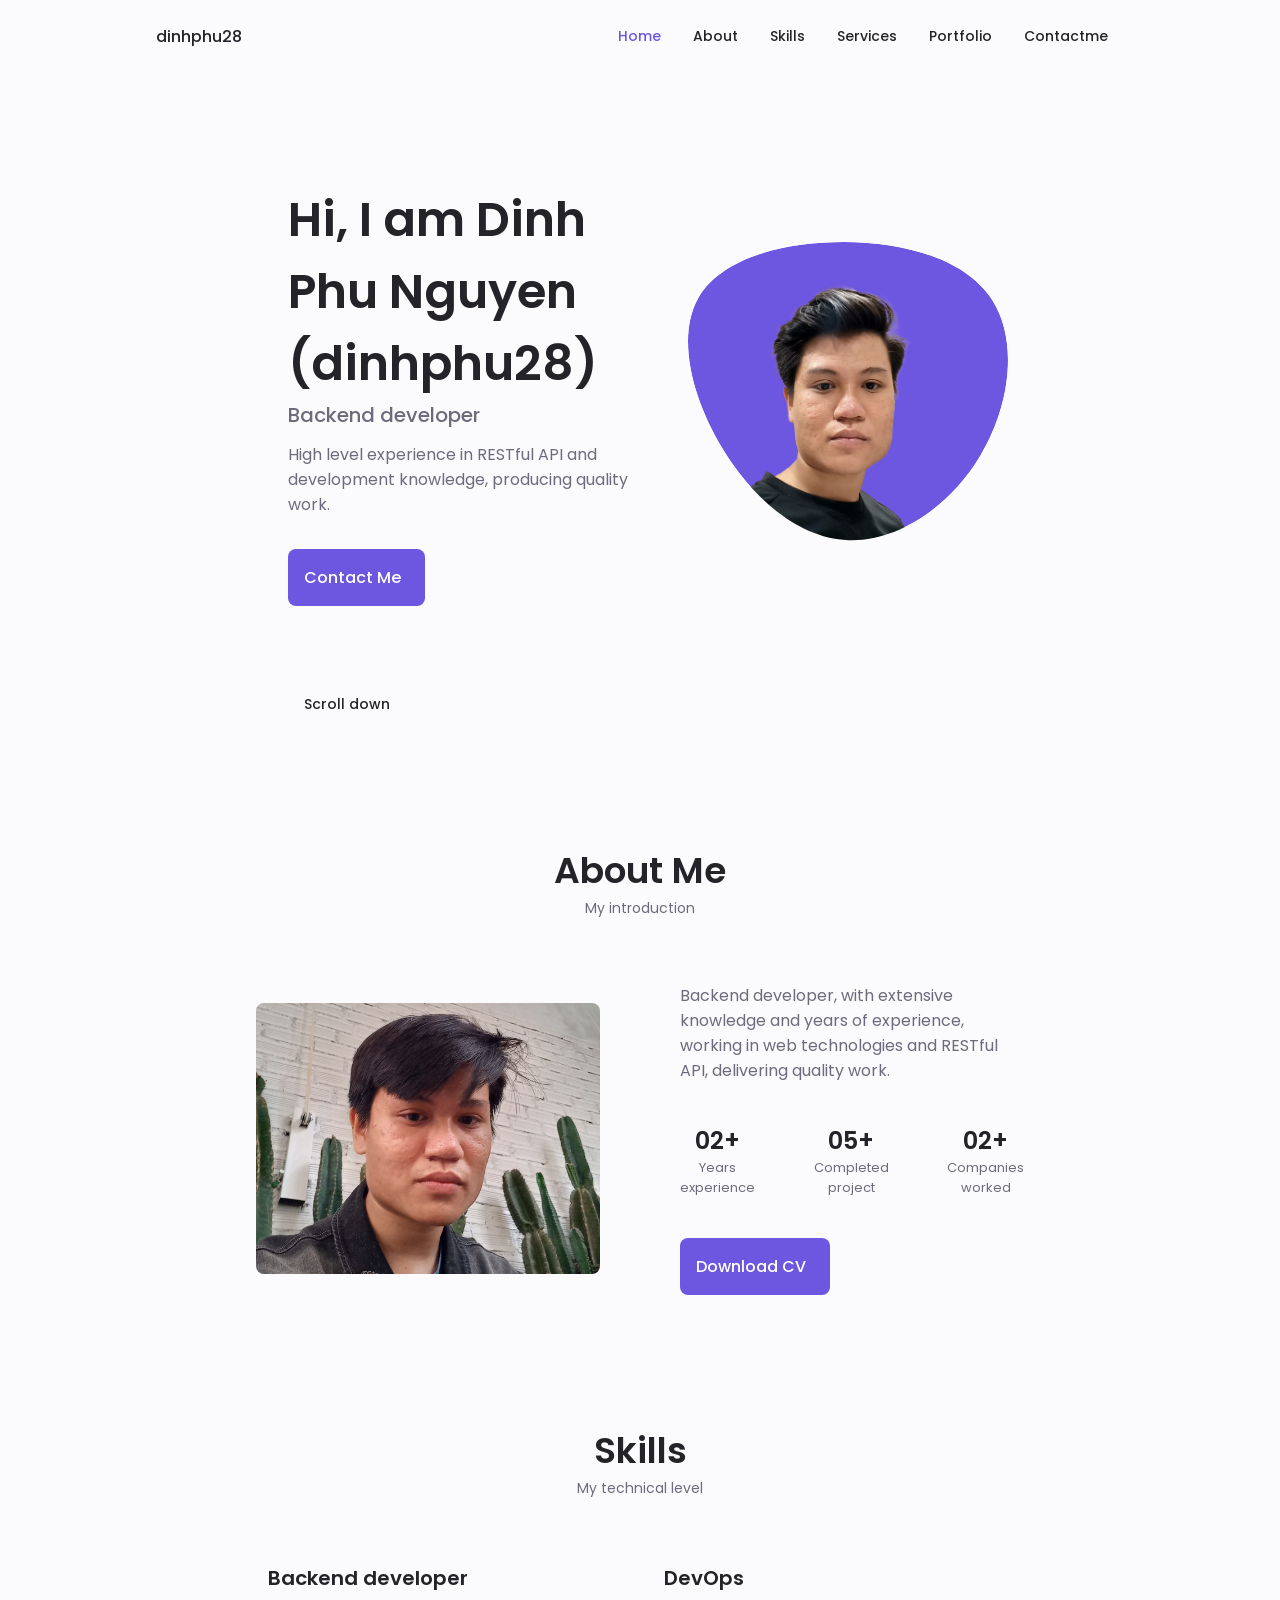
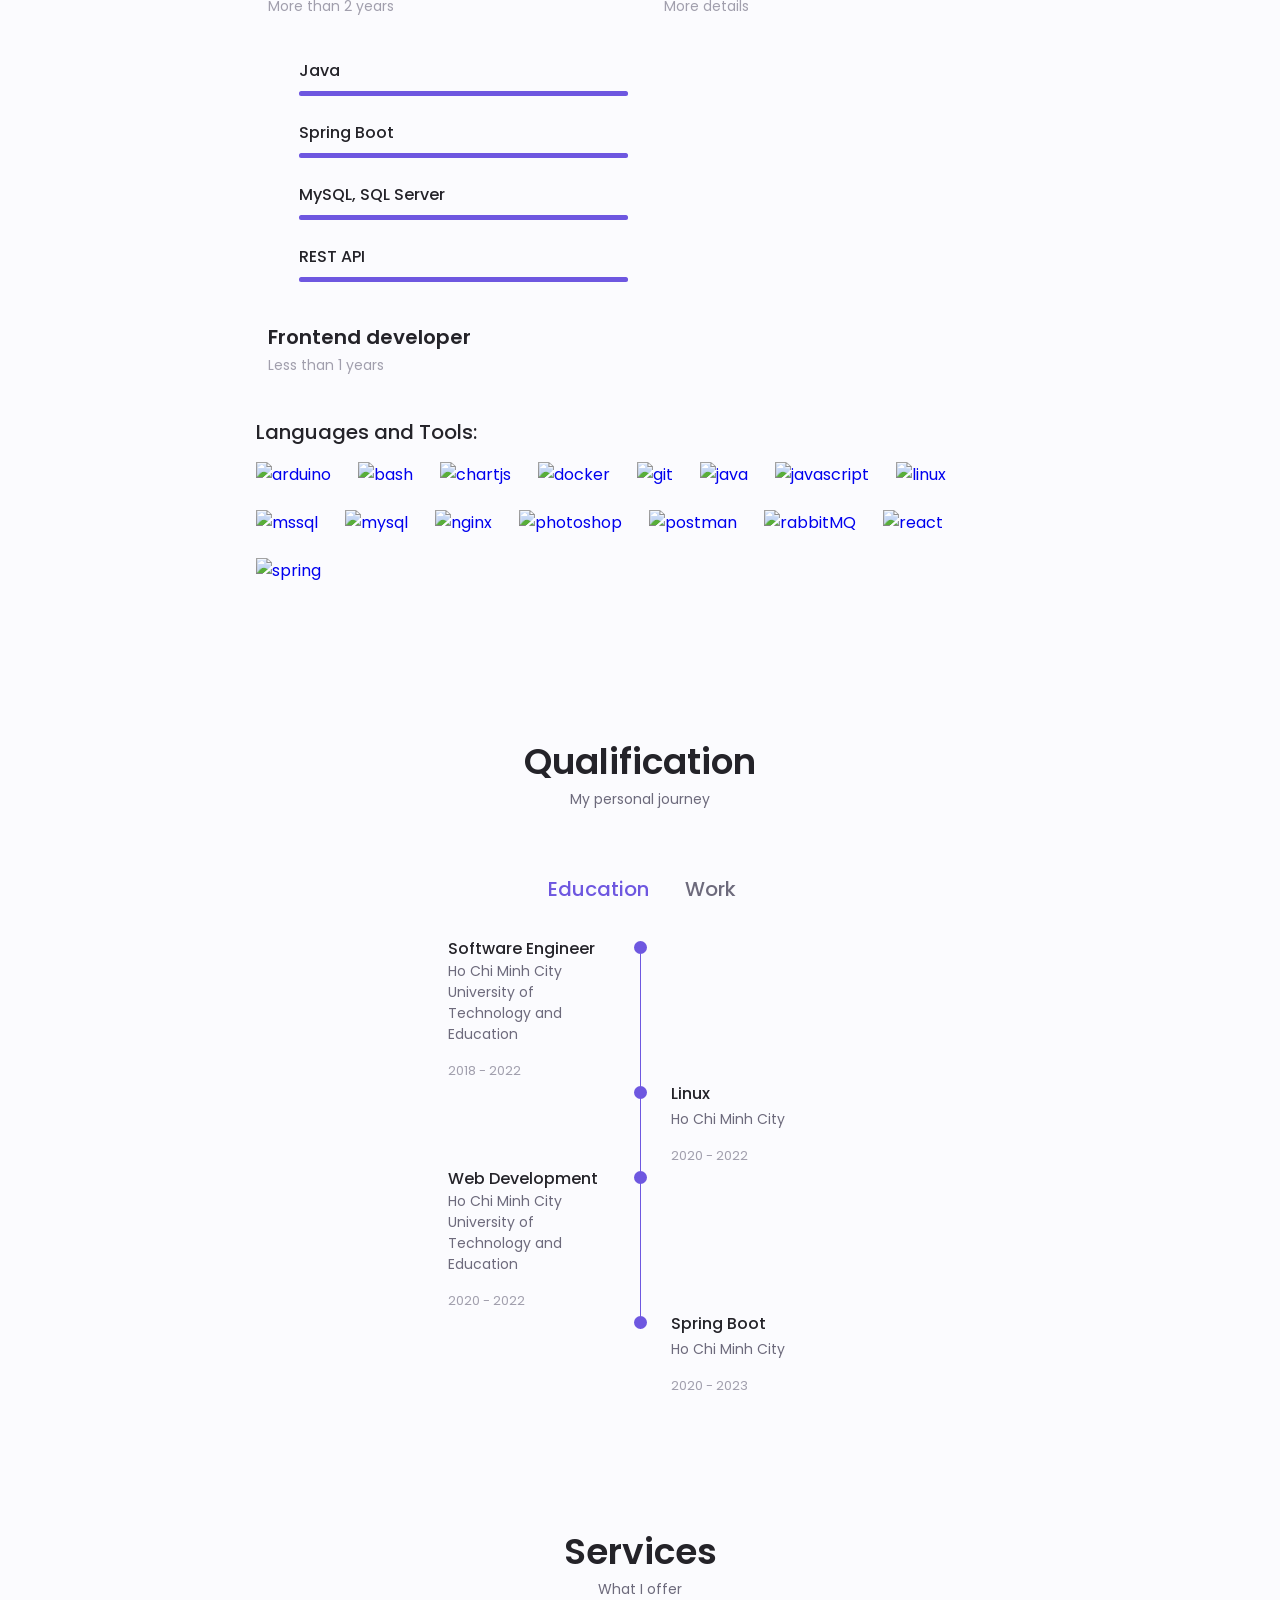
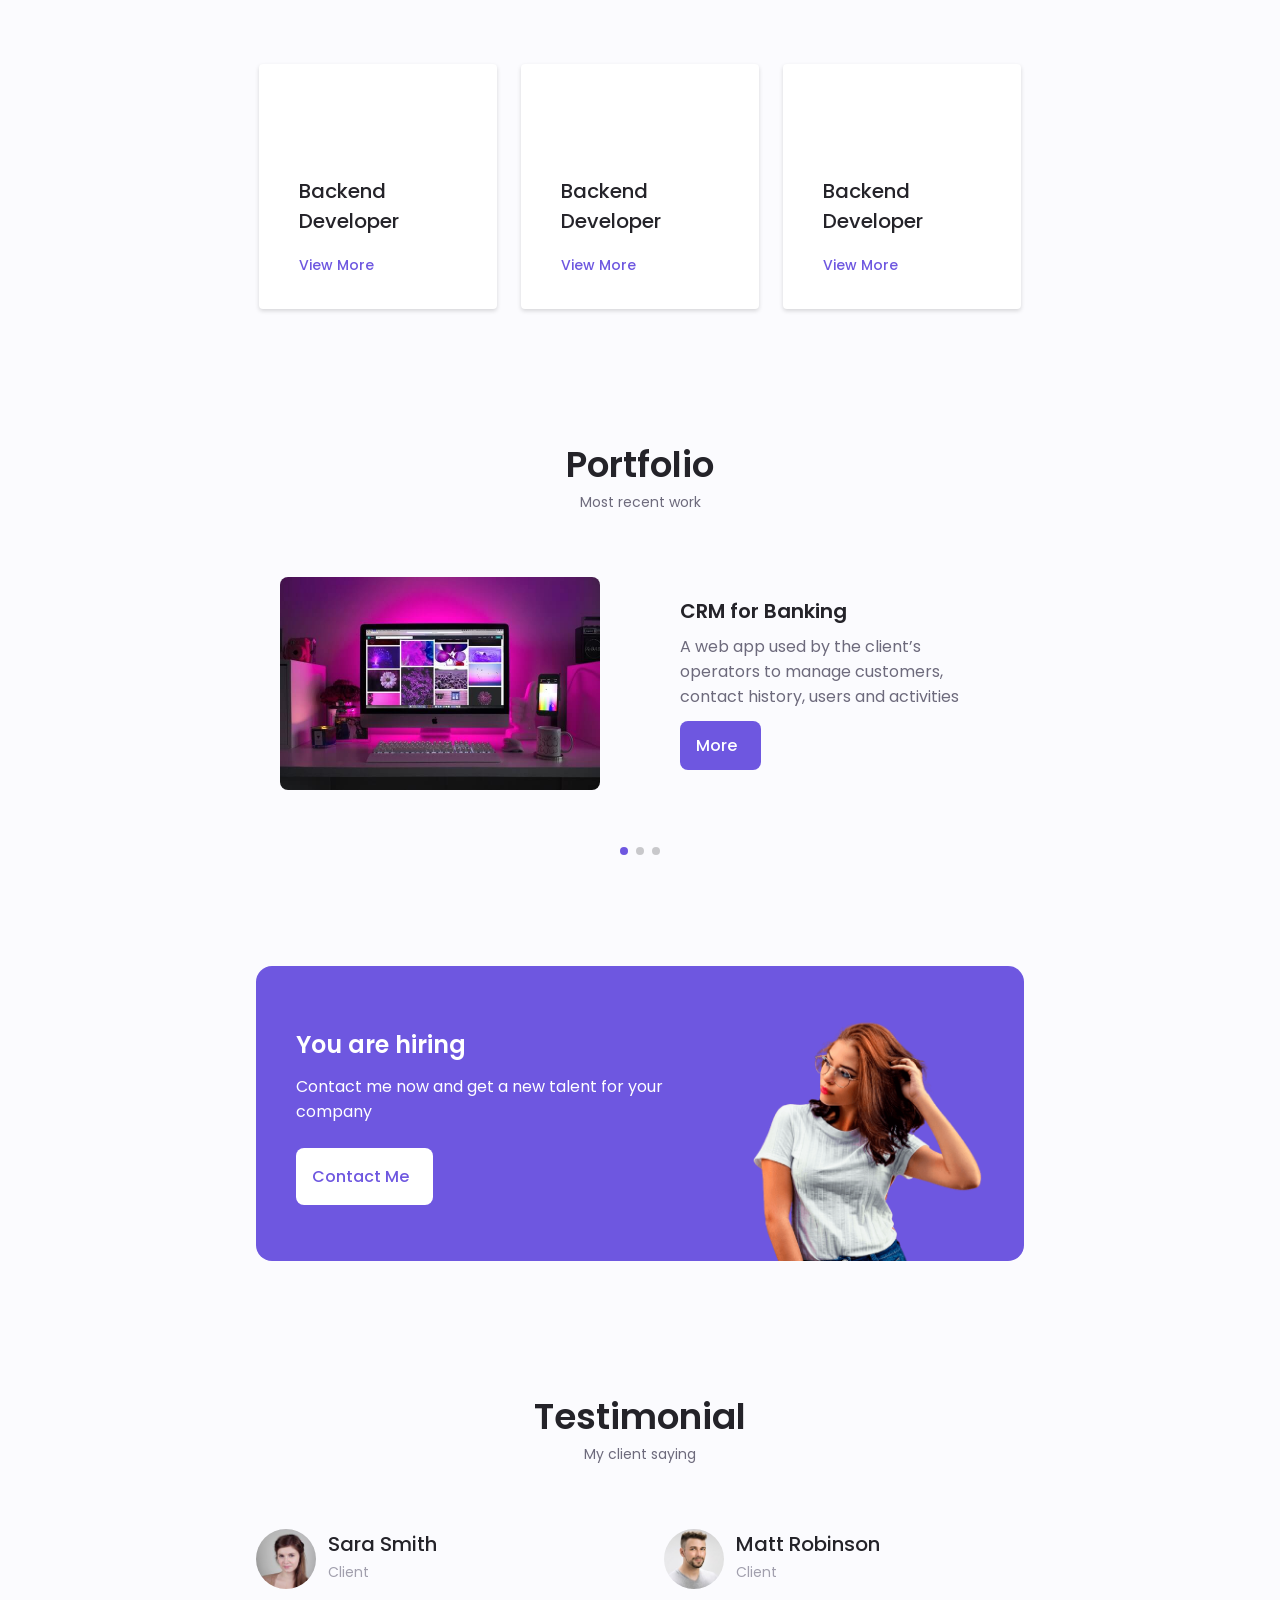
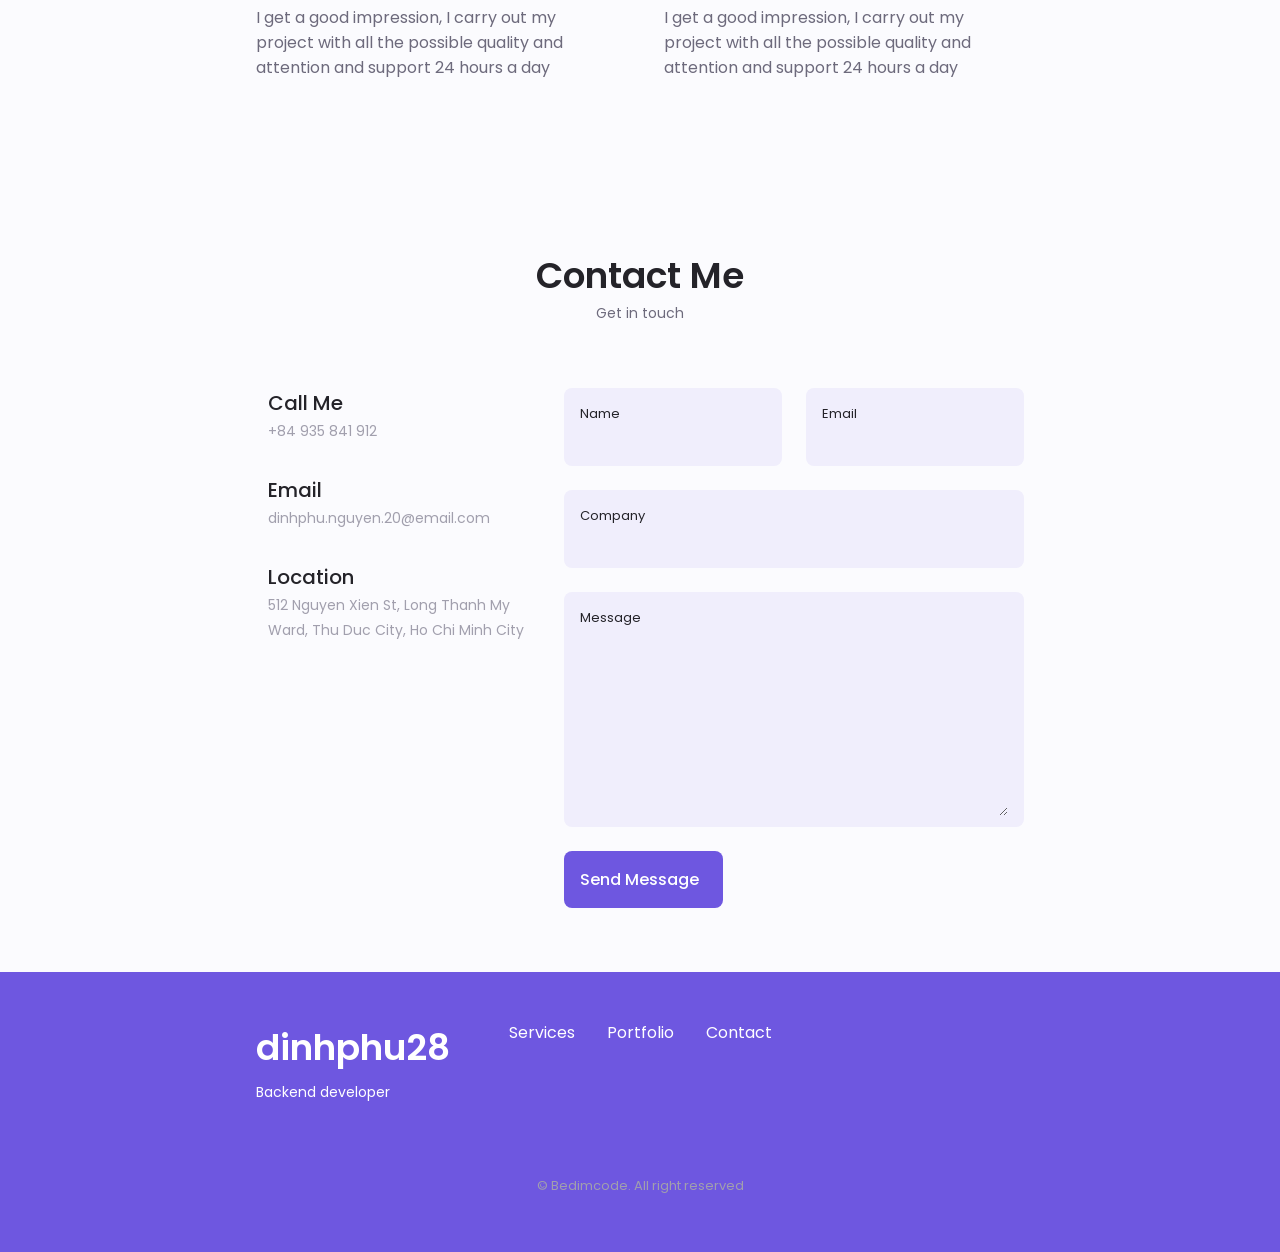
==== commit 8828bd8f: "Update Portfolio section - Project in mind" ====
--- a/index.html
+++ b/index.html
@@ -758,8 +758,8 @@
                 <div class="project__bg">
                     <div class="project__container container grid">
                         <div class="project__data">
-                            <h2 class="project__title">You have a new project</h2>
-                            <p class="project__description">Contact me now and get a 30% discount on your new project</p>
+                            <h2 class="project__title">You are hiring</h2>
+                            <p class="project__description">Contact me now and get a new talent for your company</p>
                             <a href="#contact" class="button button--flex button--white">
                                 Contact Me
                                 <i class="uil uil-message project__icon button__icon"></i>
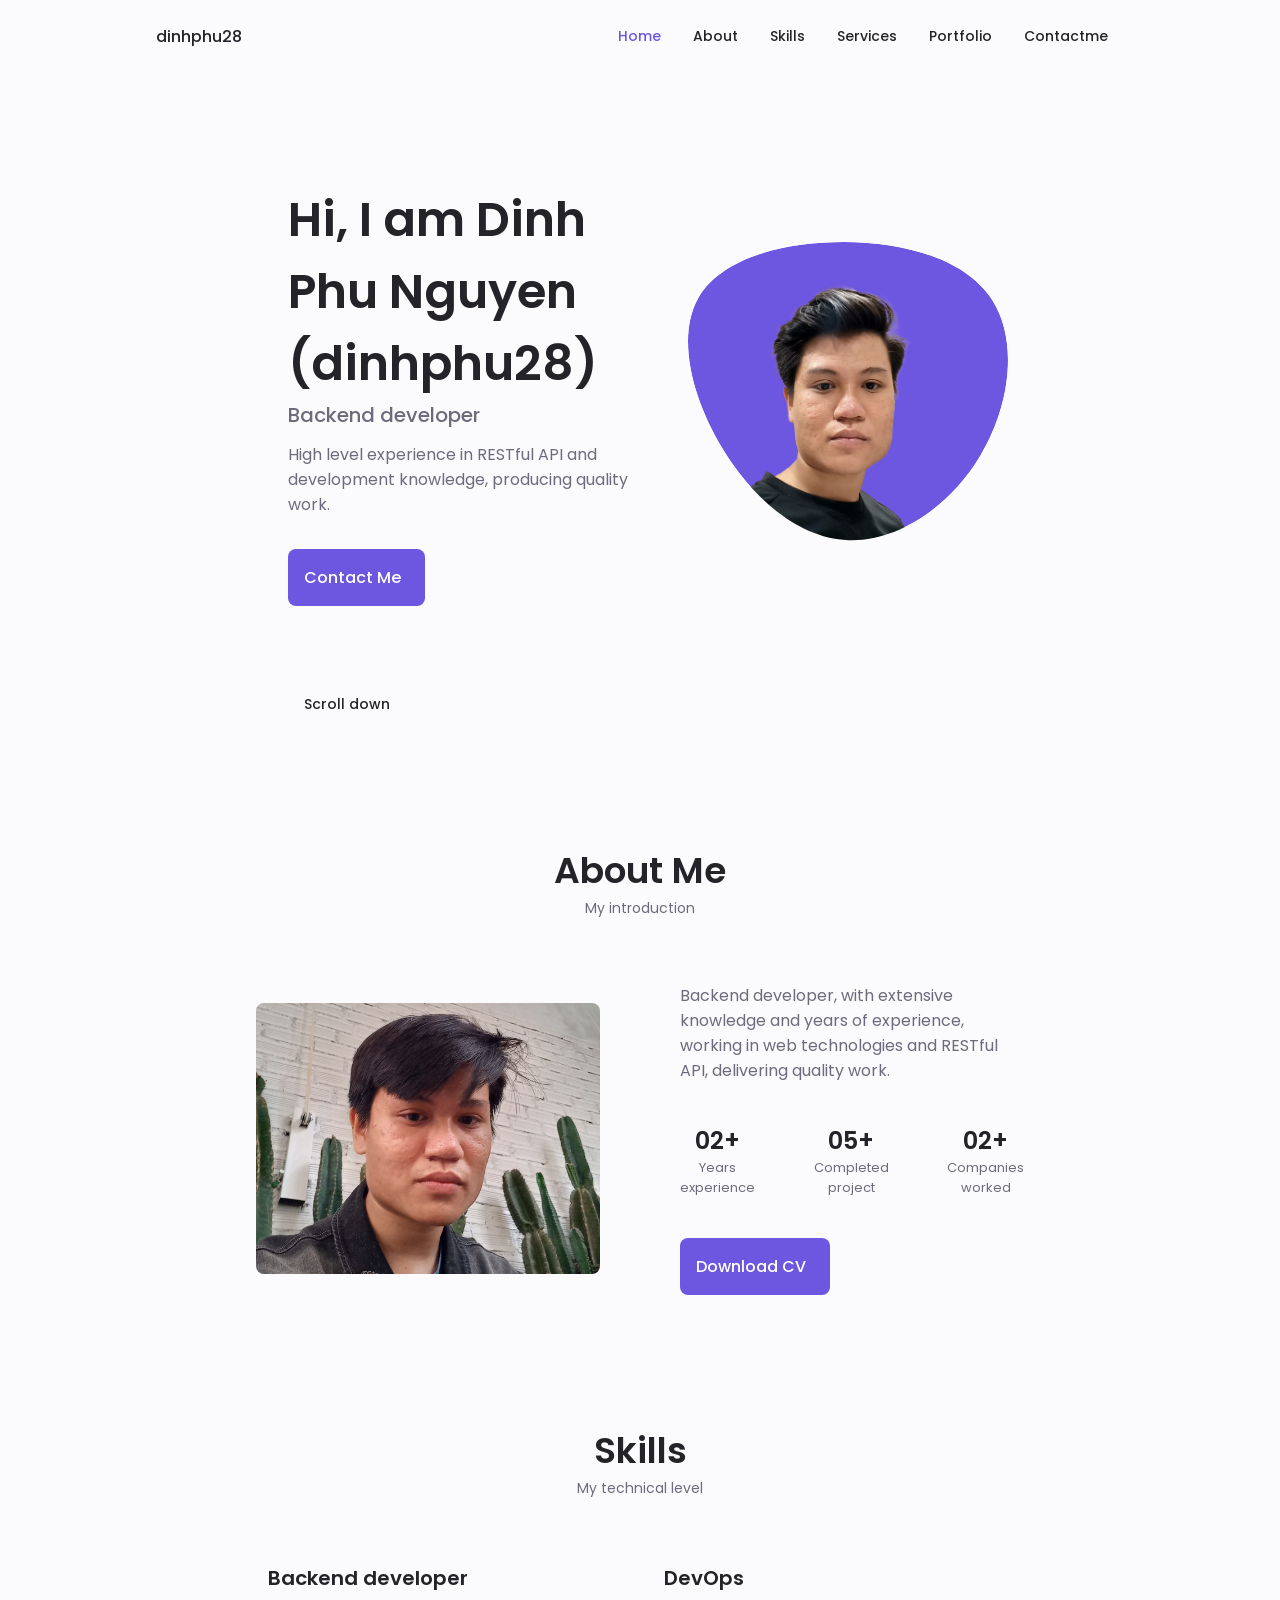
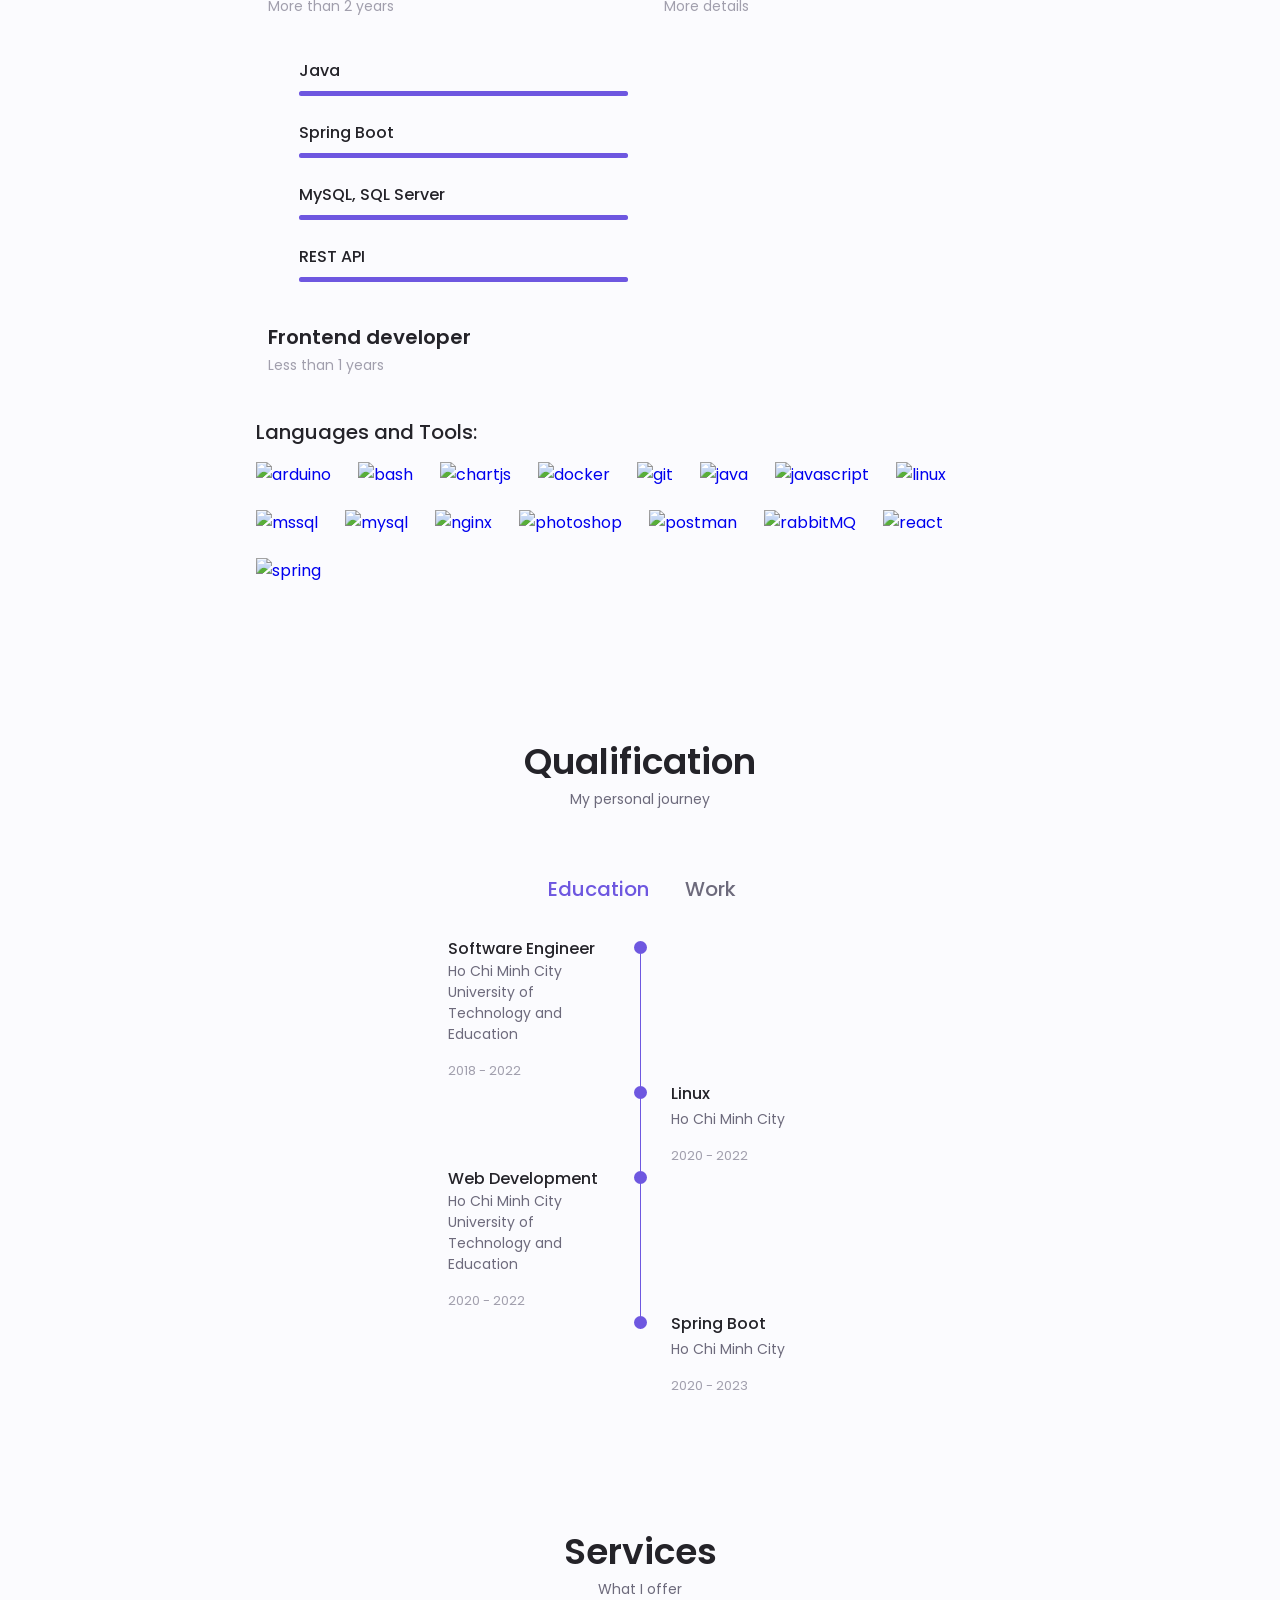
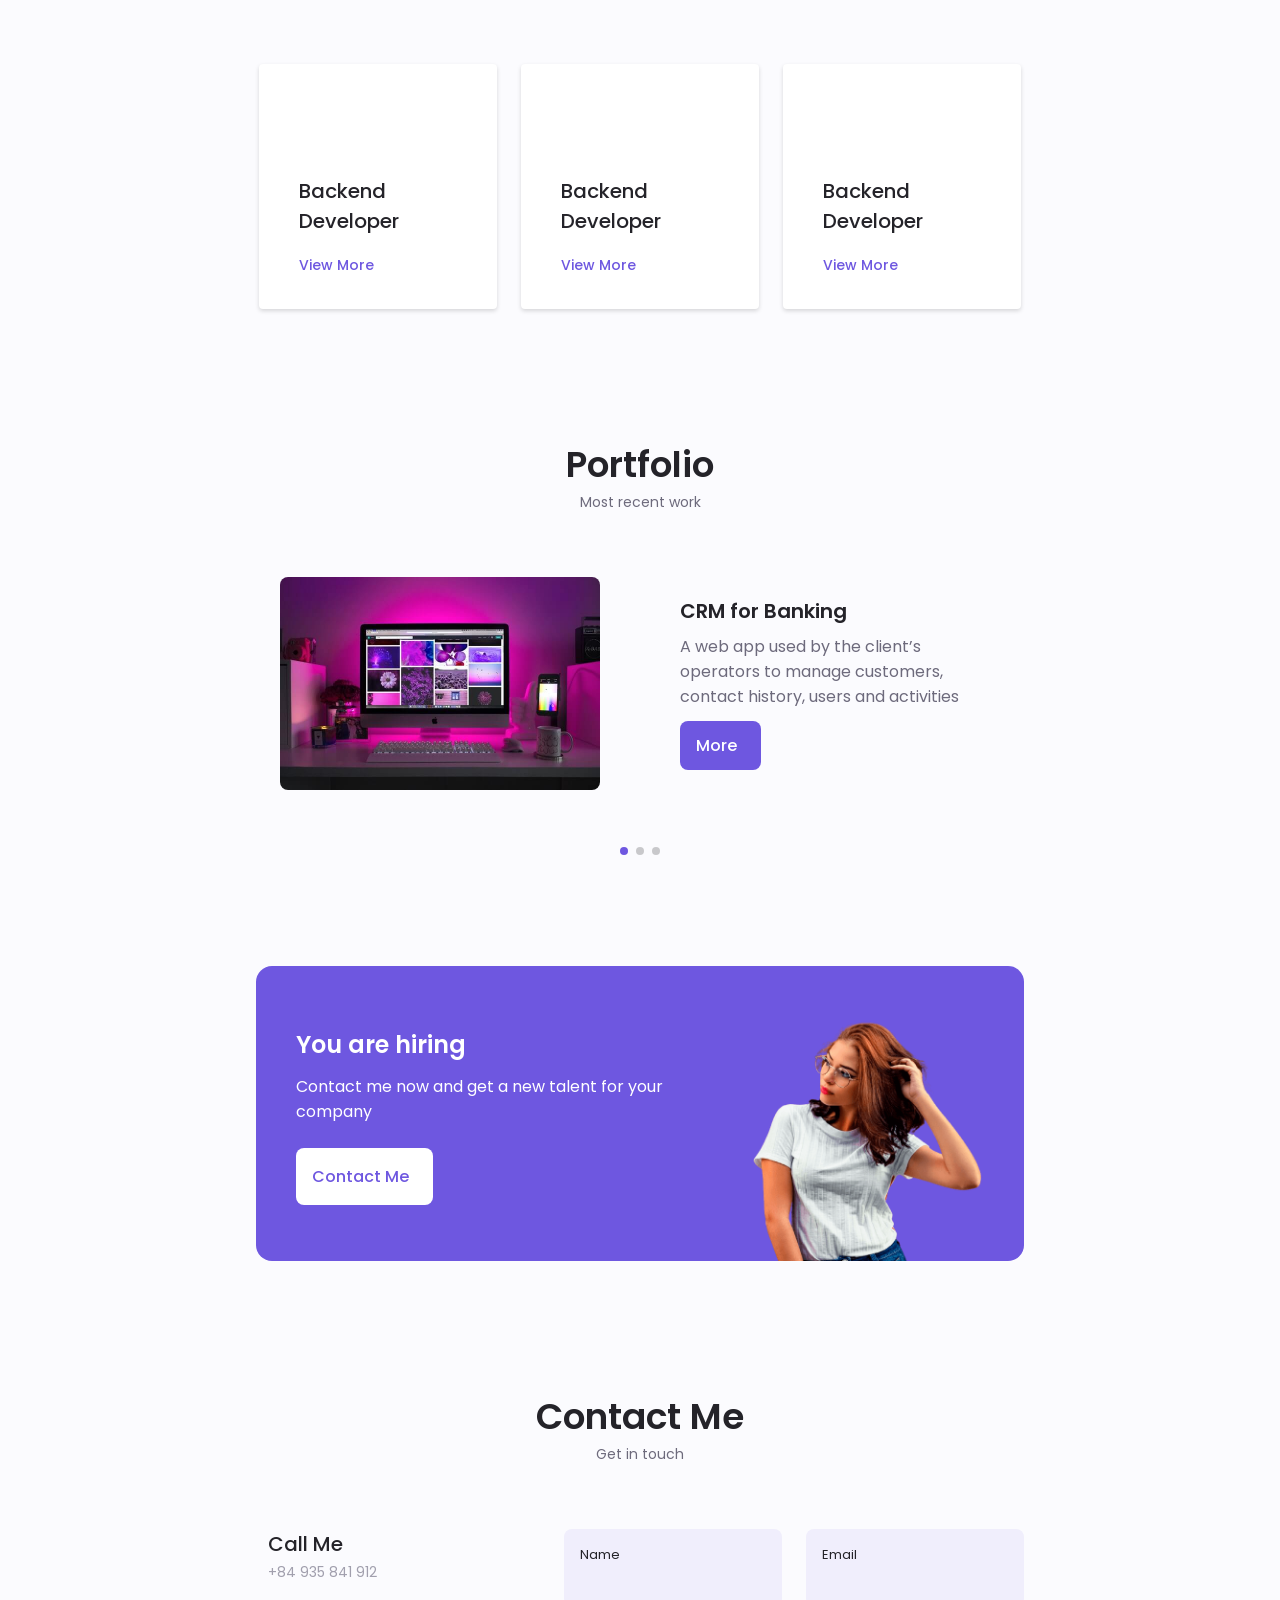
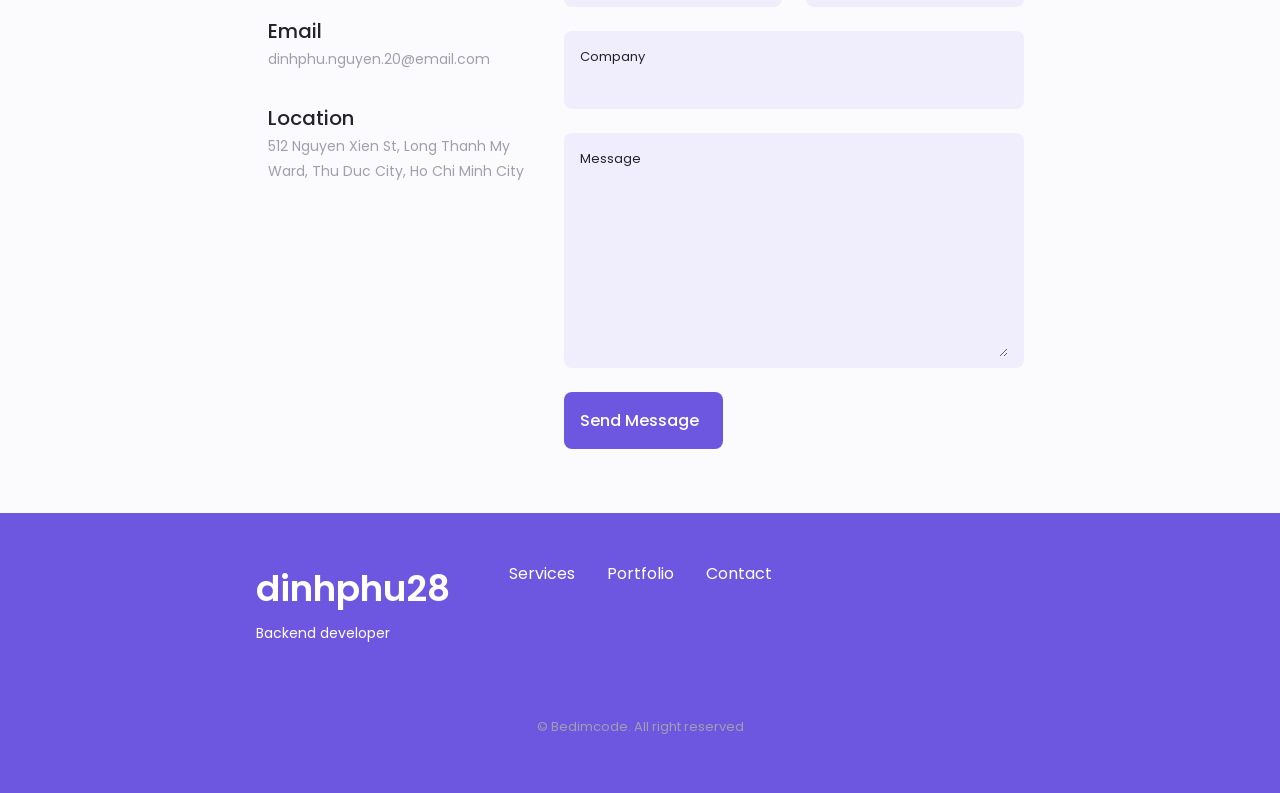
==== commit df559aa3: "Remove Testimonial" ====
--- a/index.html
+++ b/index.html
@@ -771,97 +771,6 @@
                 </div>
             </section>
 
-            <!--==================== TESTIMONIAL ====================-->
-            <section class="testimonial section">
-                <h2 class="section__title">Testimonial</h2>
-                <span class="section__subtitle">My client saying</span>
-
-                <div class="testimonial__container container swiper-container">
-                    <div class="swiper-wrapper">
-                        <!--==================== TESTIMONIAL 1 ====================-->
-                        <div class="testimonial__content swiper-slide">
-                            <div class="testimonial__data">
-                                <div class="testimonial__header">
-                                    <img src="assets/img/testimonial1.jpg" alt="Testimonial" class="testimonial__img">
-
-                                    <div>
-                                        <h3 class="testimonial__name">Sara Smith</h3>
-                                        <span class="testimonial__client">Client</span>
-                                    </div>
-                                </div>
-
-                                <div>
-                                    <i class="uil uil-star testimonial__icon-star"></i>
-                                    <i class="uil uil-star testimonial__icon-star"></i>
-                                    <i class="uil uil-star testimonial__icon-star"></i>
-                                    <i class="uil uil-star testimonial__icon-star"></i>
-                                    <i class="uil uil-star testimonial__icon-star"></i>
-                                </div>
-                            </div>
-
-                            <p class="testimonial__description">I get a good impression, I carry out my project with all the possible quality and
-                                attention and support 24 hours a day</p>
-
-                        </div>
-
-                        <!--==================== TESTIMONIAL 2 ====================-->
-                        <div class="testimonial__content swiper-slide">
-                            <div class="testimonial__data">
-                                <div class="testimonial__header">
-                                    <img src="assets/img/testimonial2.jpg" alt="Testimonial" class="testimonial__img">
-
-                                    <div>
-                                        <h3 class="testimonial__name">Matt Robinson</h3>
-                                        <span class="testimonial__client">Client</span>
-                                    </div>
-                                </div>
-
-                                <div>
-                                    <i class="uil uil-star testimonial__icon-star"></i>
-                                    <i class="uil uil-star testimonial__icon-star"></i>
-                                    <i class="uil uil-star testimonial__icon-star"></i>
-                                    <i class="uil uil-star testimonial__icon-star"></i>
-                                    <i class="uil uil-star testimonial__icon-star"></i>
-                                </div>
-                            </div>
-
-                            <p class="testimonial__description">I get a good impression, I carry out my project with all the possible quality and
-                                attention and support 24 hours a day</p>
-                                
-                        </div>
-
-                        <!--==================== TESTIMONIAL 3 ====================-->
-                        <div class="testimonial__content swiper-slide">
-                            <div class="testimonial__data">
-                                <div class="testimonial__header">
-                                    <img src="assets/img/testimonial3.jpg" alt="Testimonial" class="testimonial__img">
-
-                                    <div>
-                                        <h3 class="testimonial__name">Raul Harris</h3>
-                                        <span class="testimonial__client">Client</span>
-                                    </div>
-                                </div>
-
-                                <div>
-                                    <i class="uil uil-star testimonial__icon-star"></i>
-                                    <i class="uil uil-star testimonial__icon-star"></i>
-                                    <i class="uil uil-star testimonial__icon-star"></i>
-                                    <i class="uil uil-star testimonial__icon-star"></i>
-                                    <i class="uil uil-star testimonial__icon-star"></i>
-                                </div>
-                            </div>
-
-                            <p class="testimonial__description">I get a good impression, I carry out my project with all the possible quality and
-                                attention and support 24 hours a day</p>
-                                
-                        </div>
-                    </div>
-
-                    <!-- Add Pagination -->
-                    <div class="swiper-pagination swiper-pagination-testimonial"></div>
-                </div>
-            </section>
-
             <!--==================== CONTACT ME ====================-->
             <section class="contact section" id="contact">
                 <h2 class="section__title">Contact Me</h2>
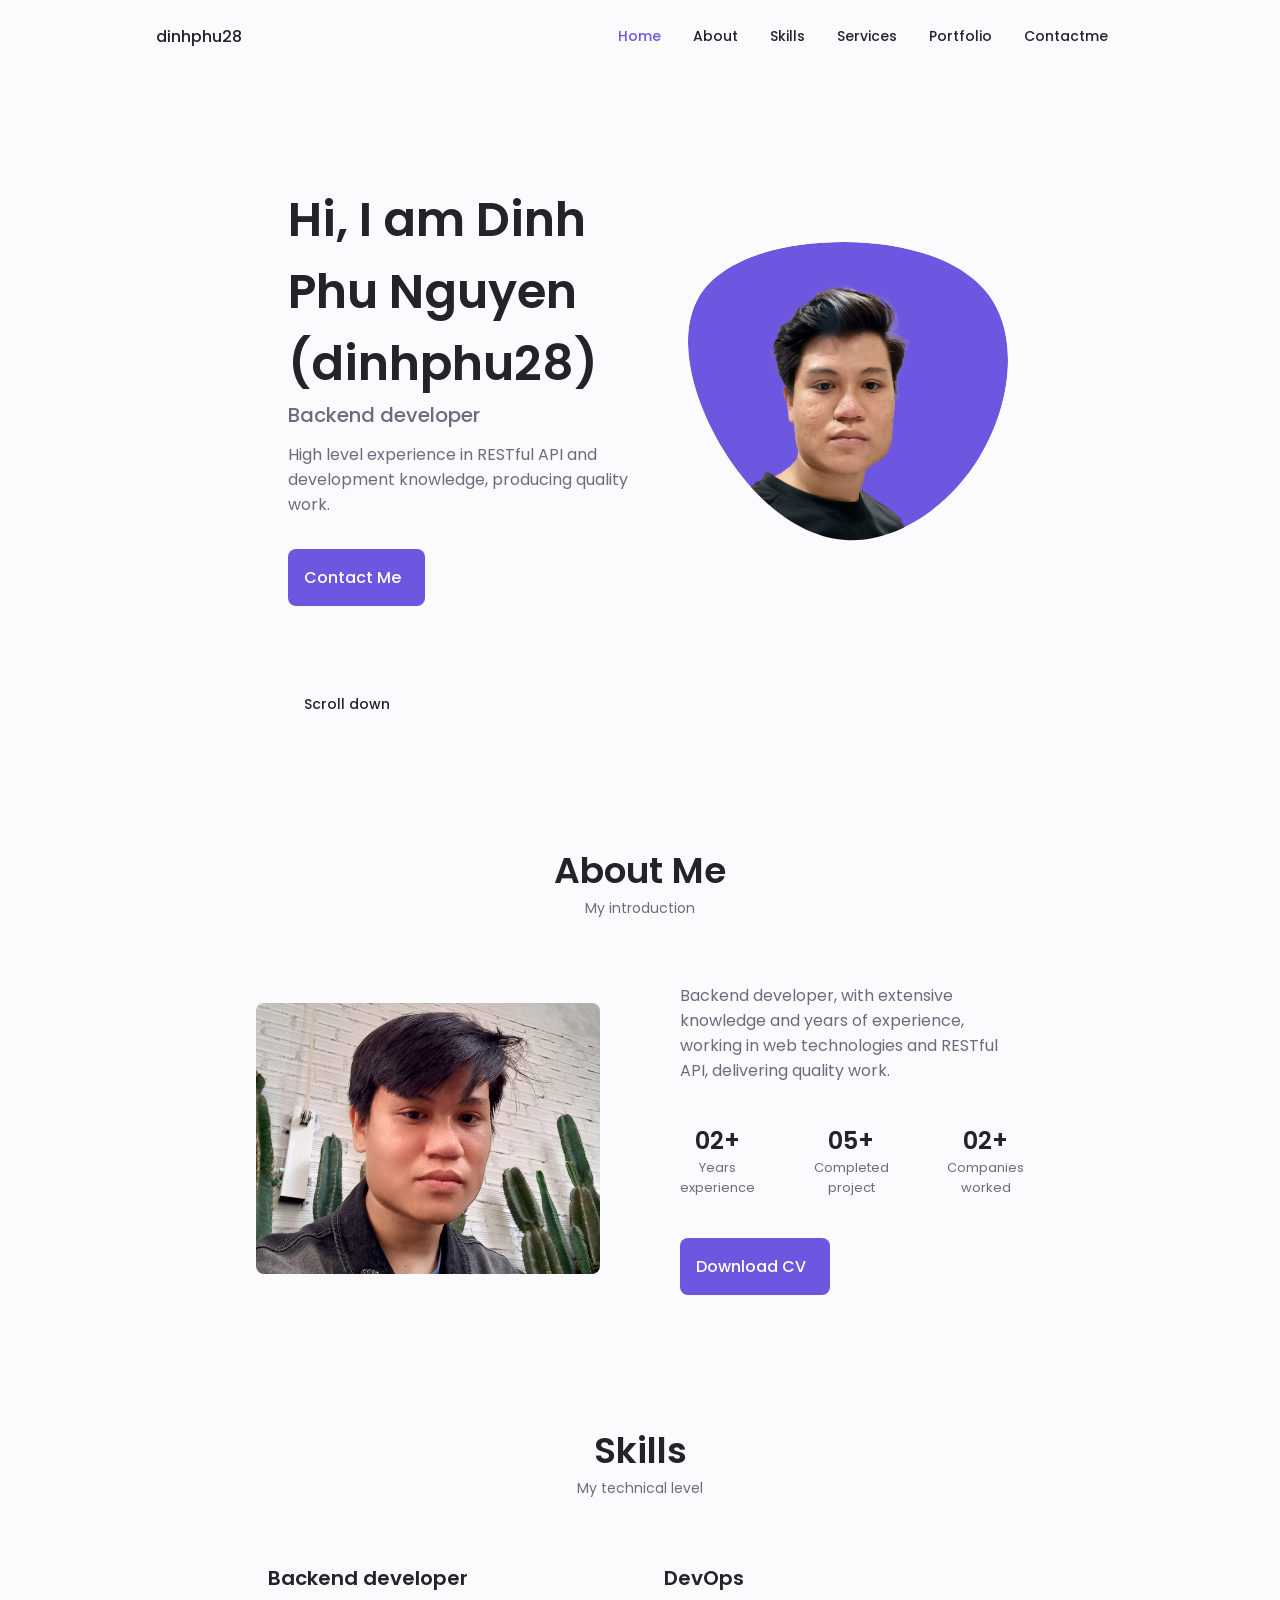
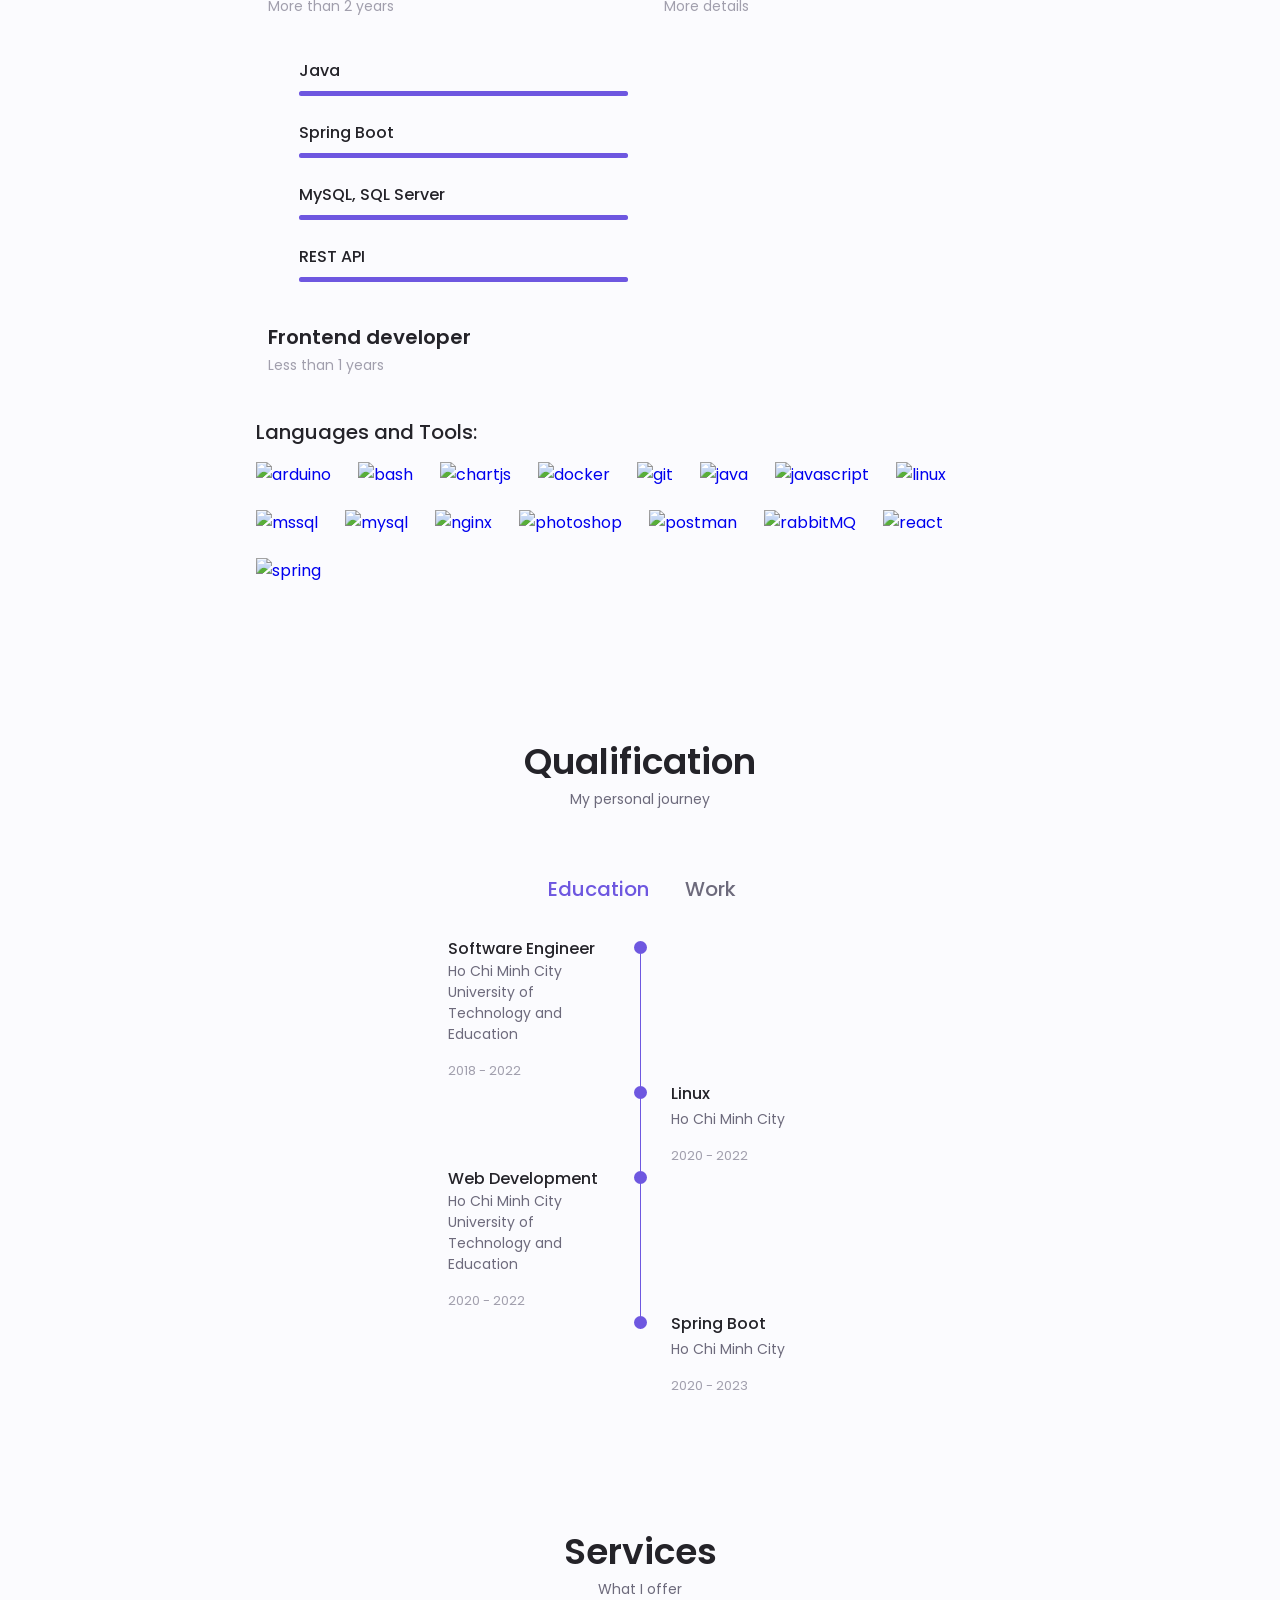
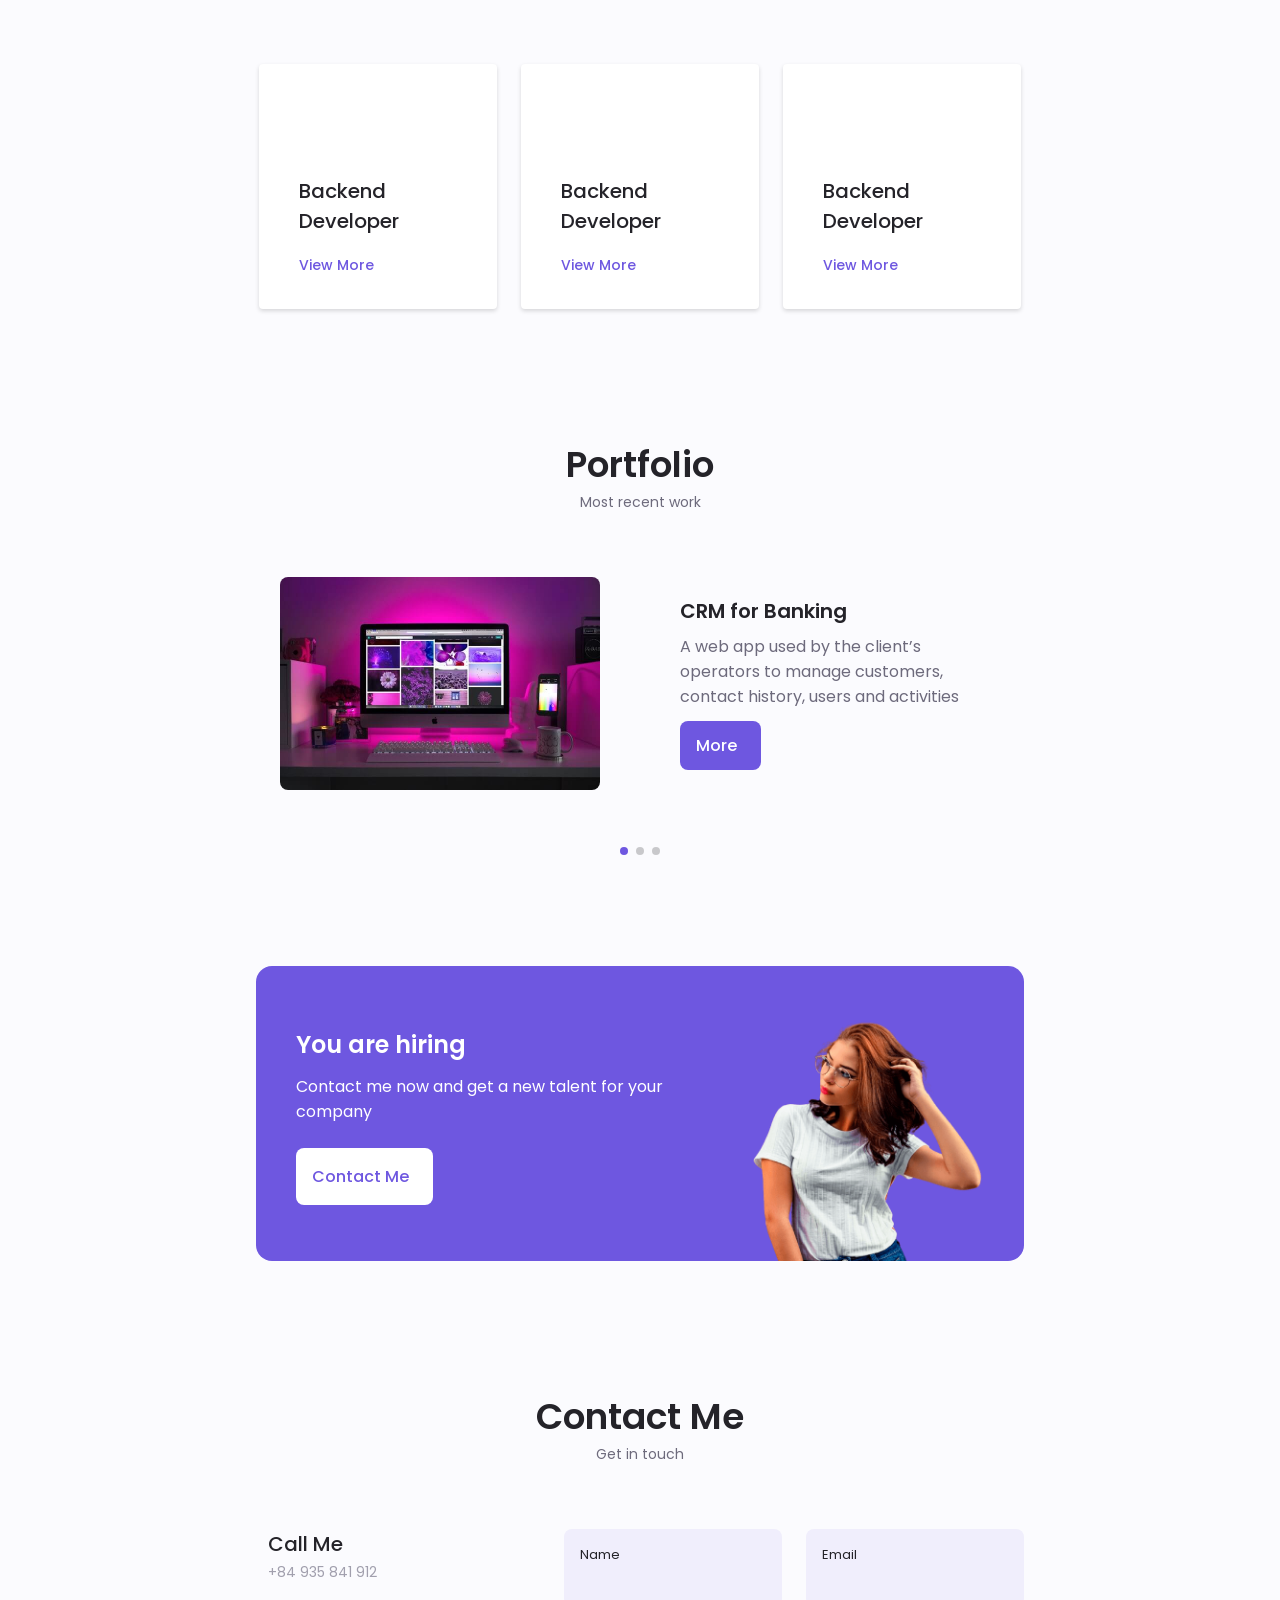
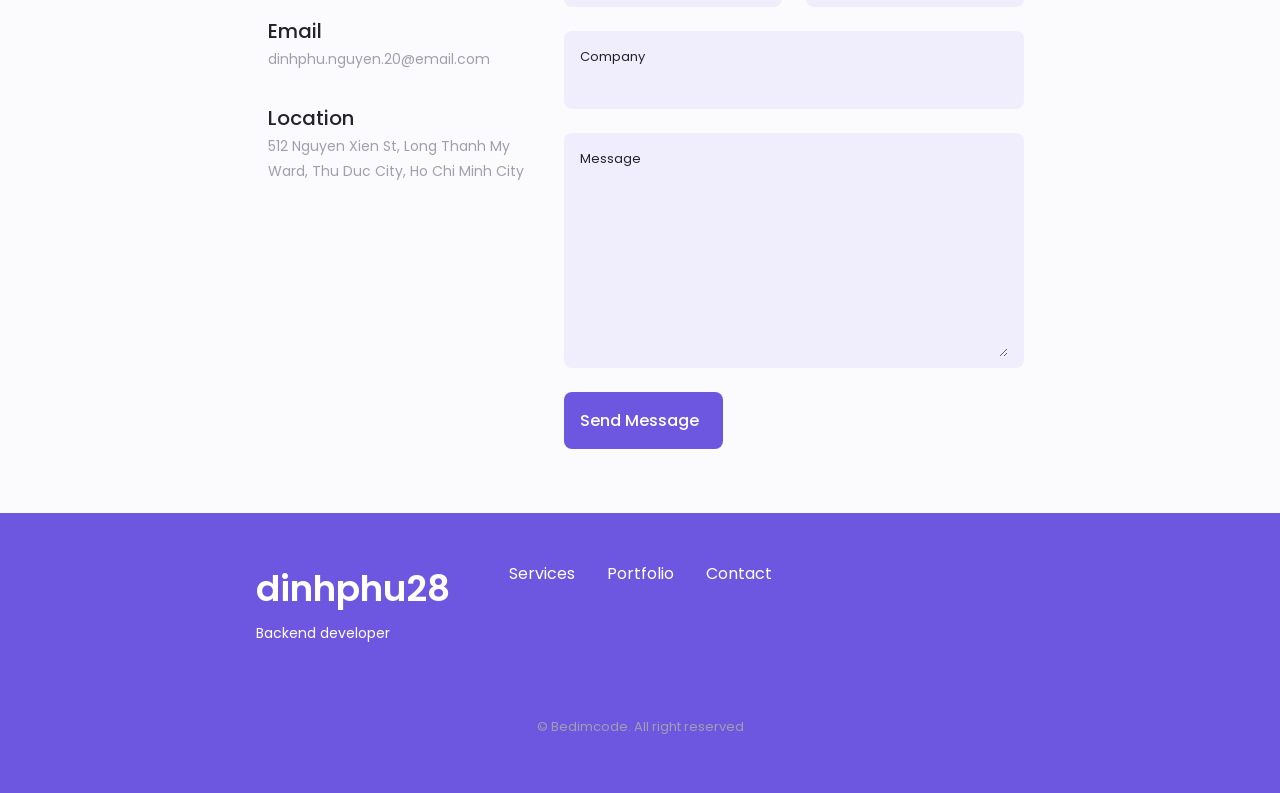
==== commit 67b47dfa: "Update Qualification - Work" ====
--- a/index.html
+++ b/index.html
@@ -500,7 +500,7 @@
                             <!--==================== QUALIFICATION 1 ====================-->
                             <div class="qualification__data">
                                 <div>
-                                    <h3 class="qualification__title">Software Engineer</h3>
+                                    <h3 class="qualification__title">IT Specialist</h3>
                                     <span class="qualification__subtitle">NMT Tech</span>
                                     <div class="qualification__calendar">
                                         <i class="uil uil-calendar-alt"></i>
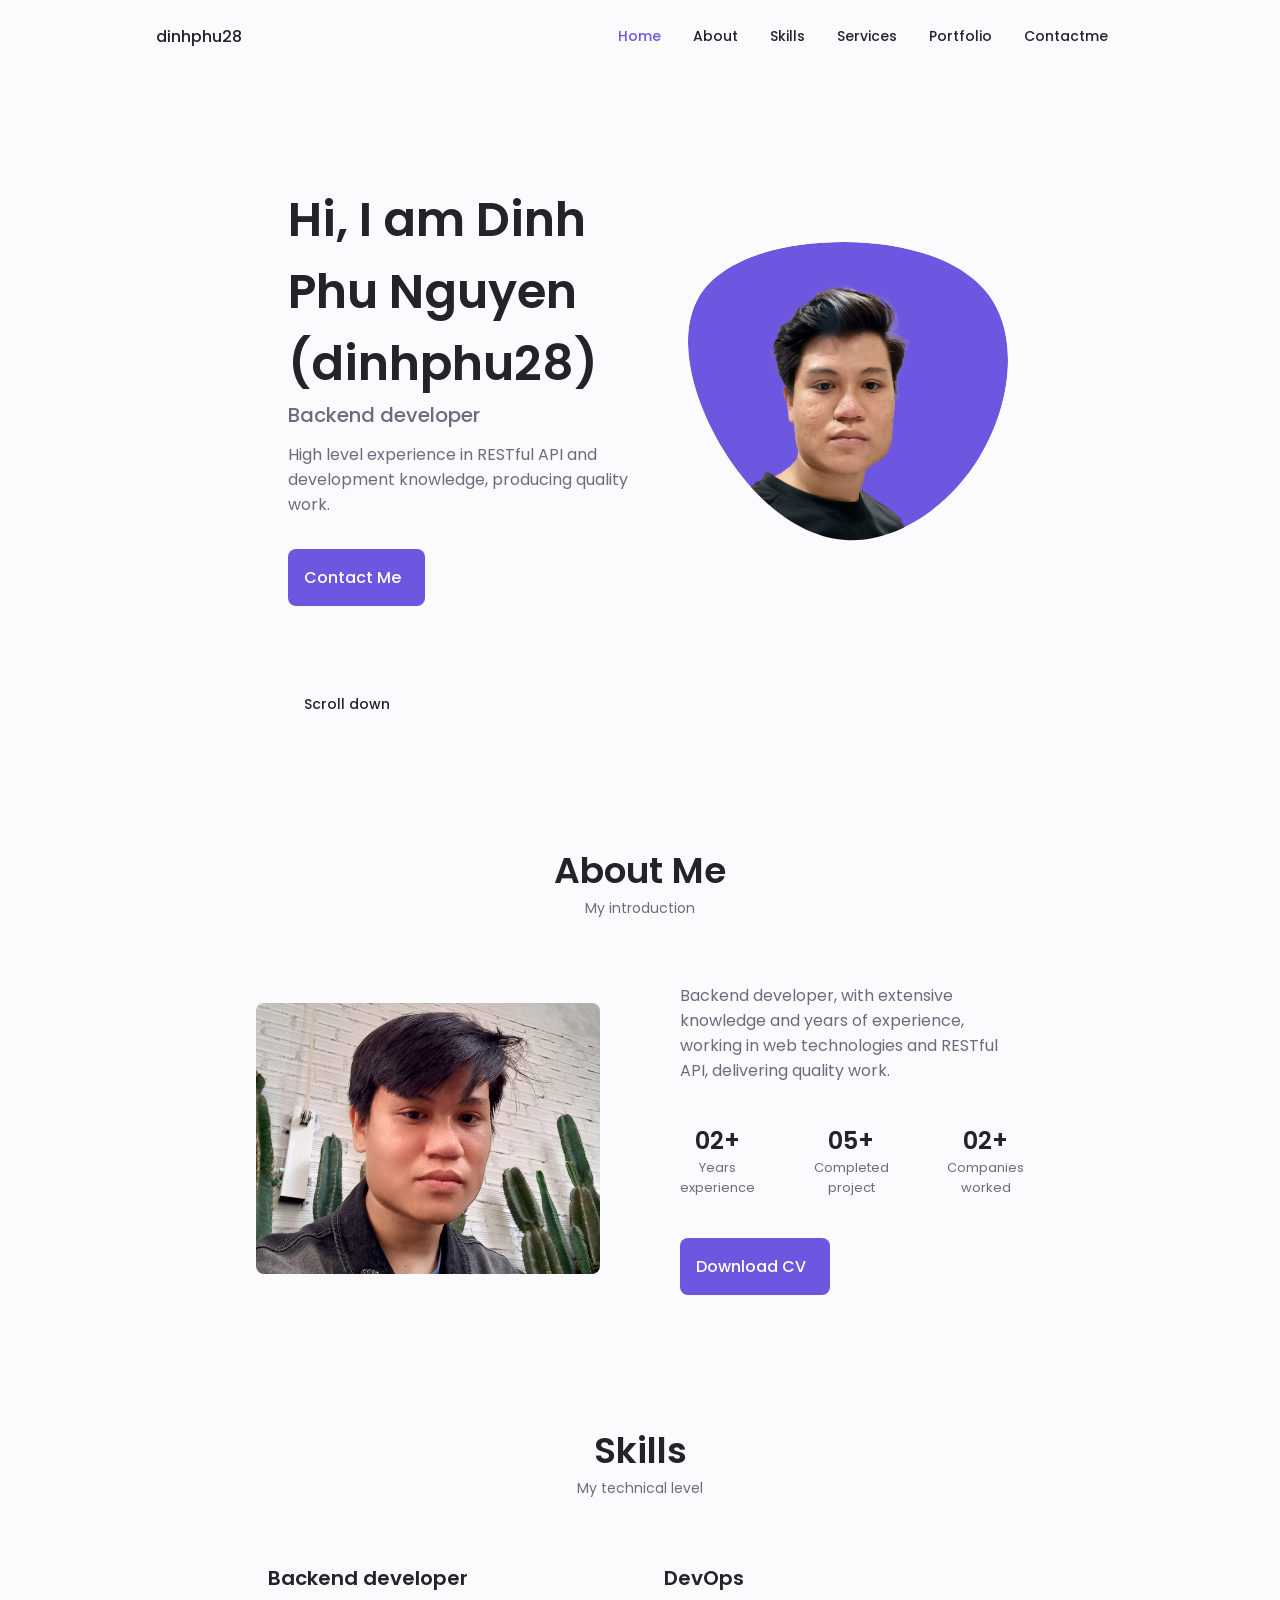
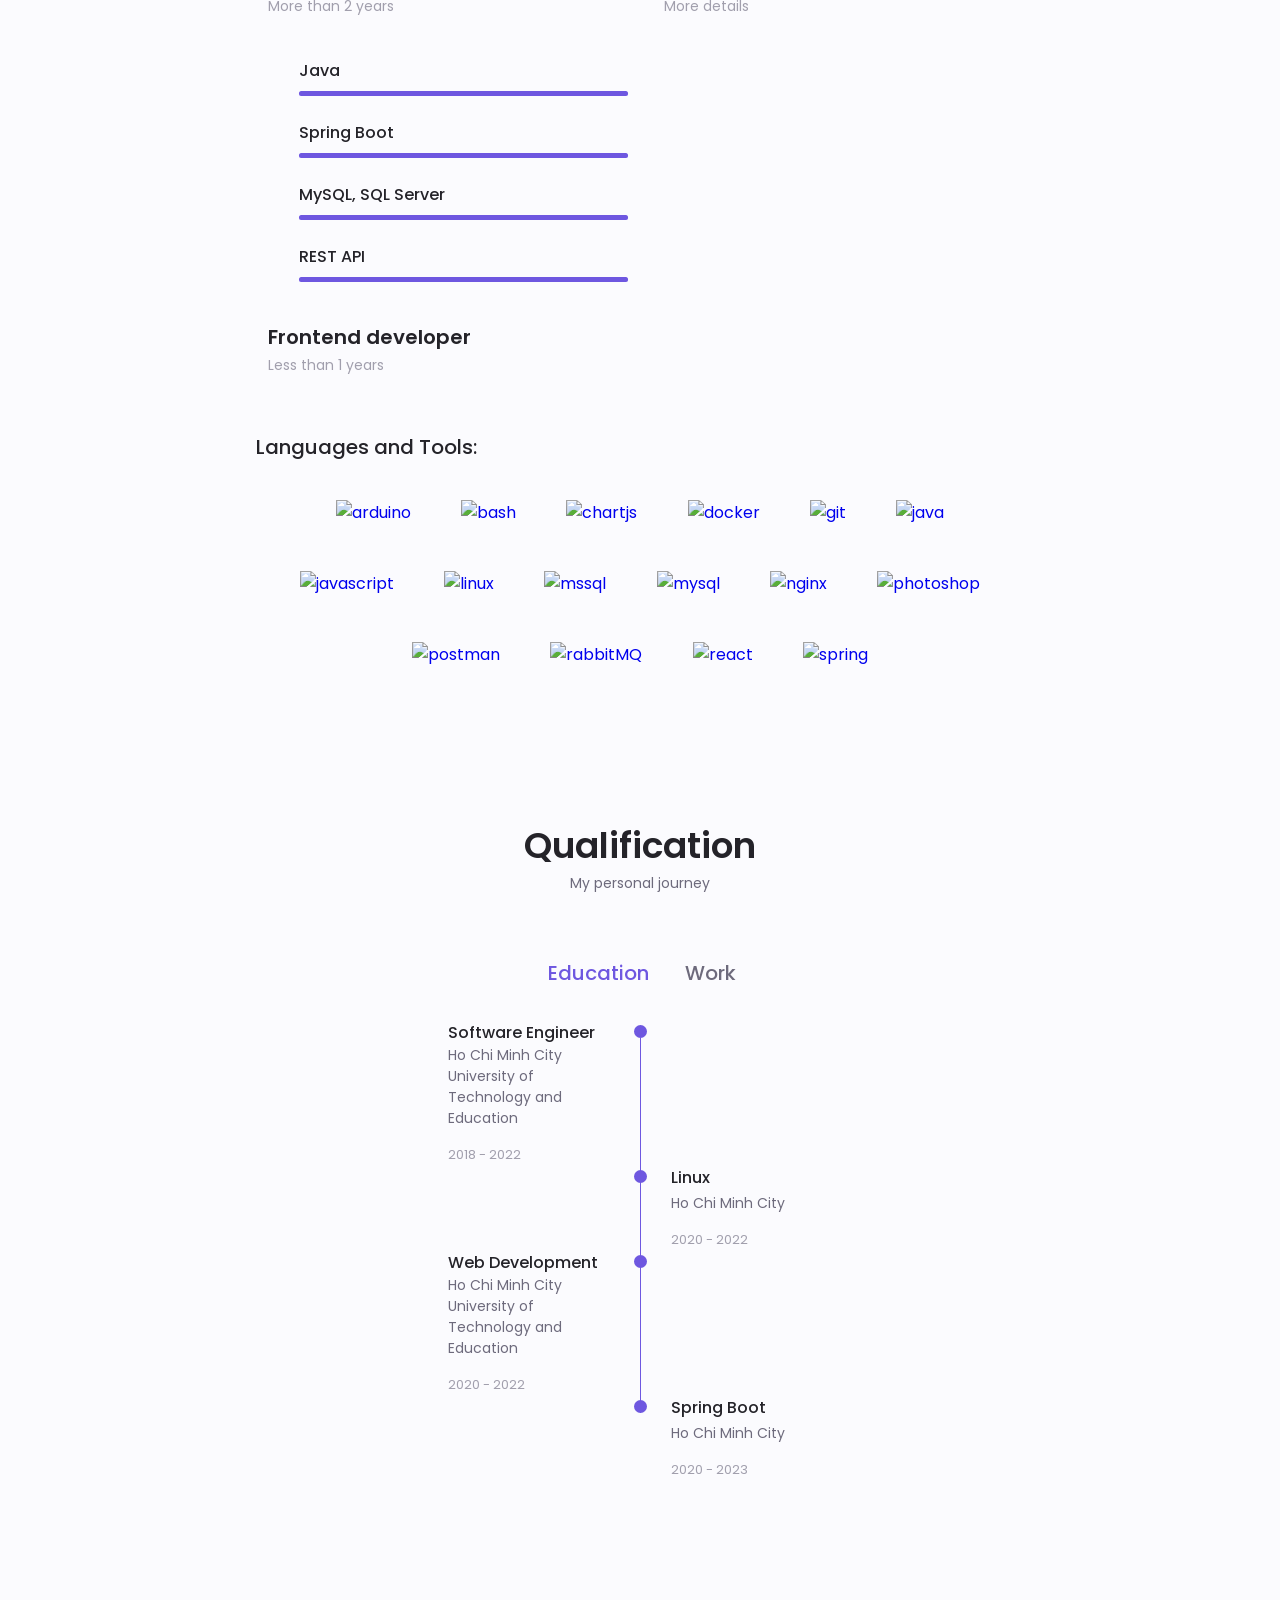
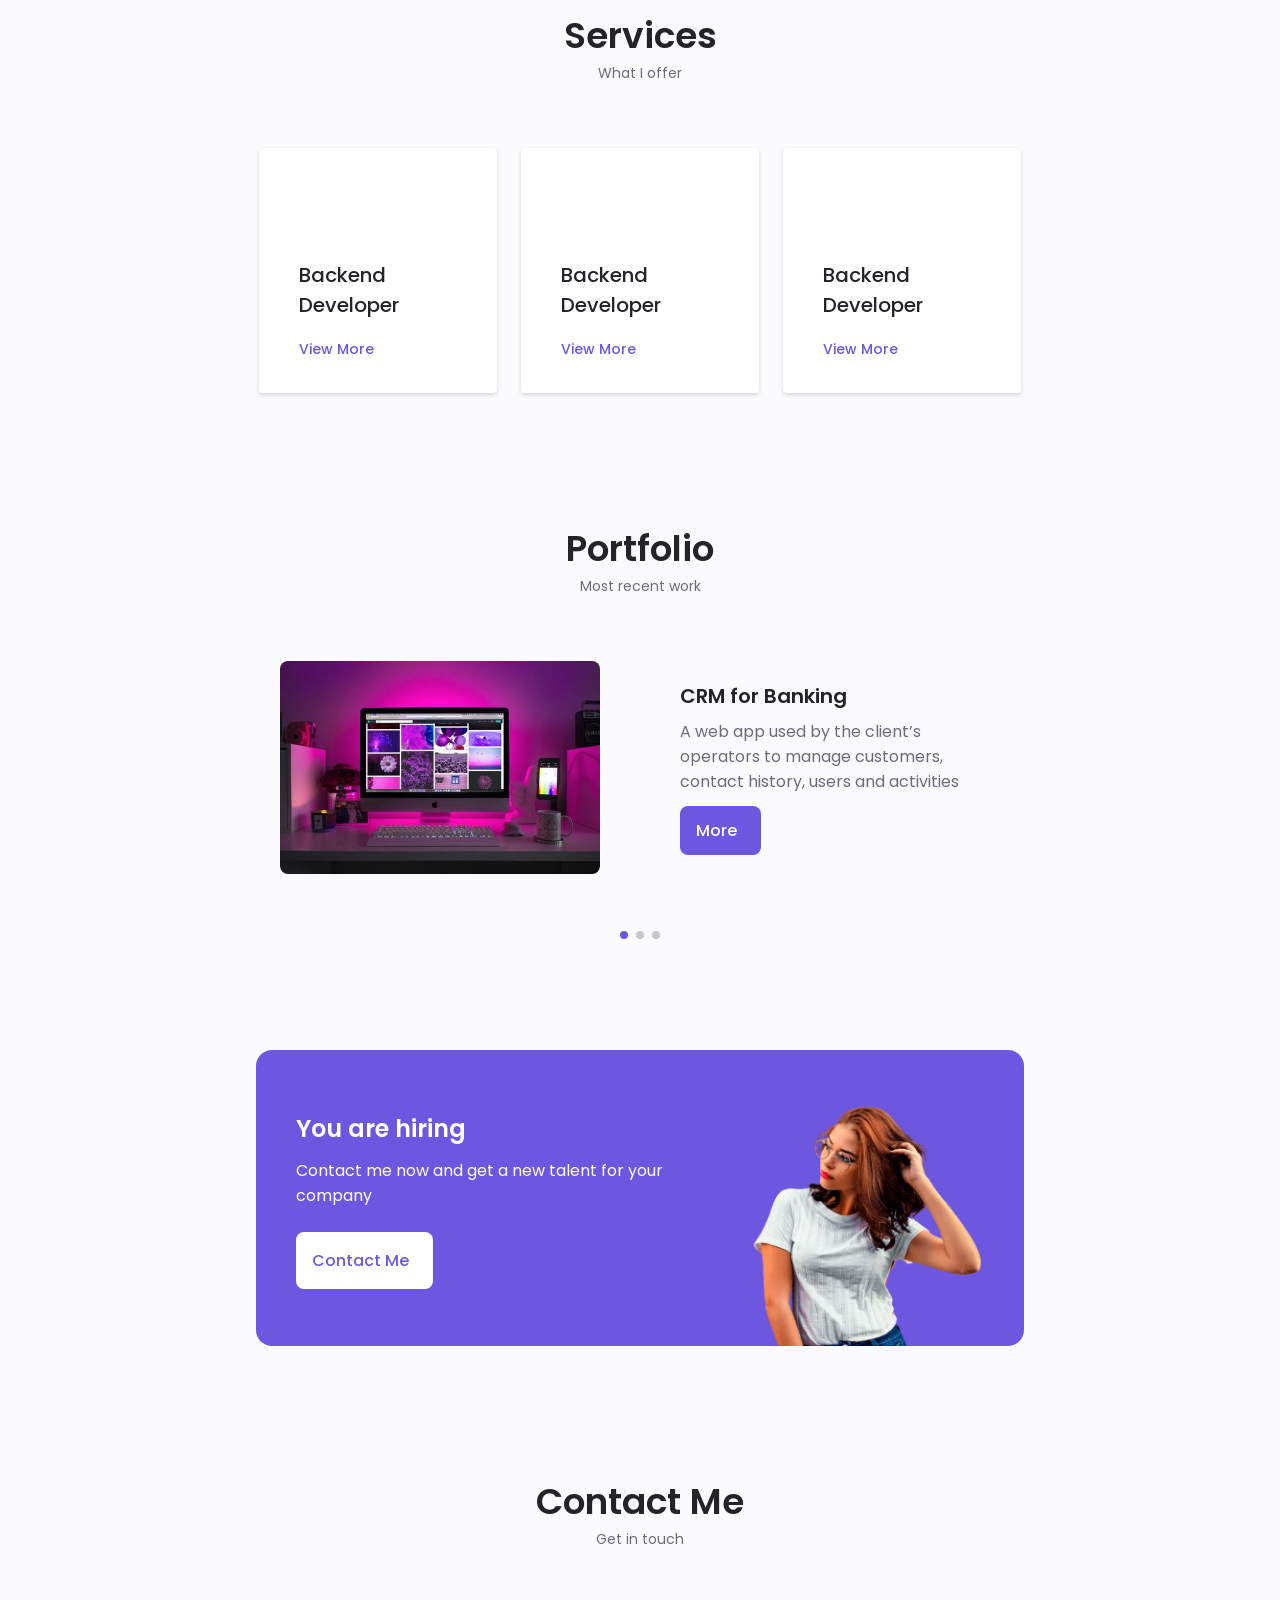
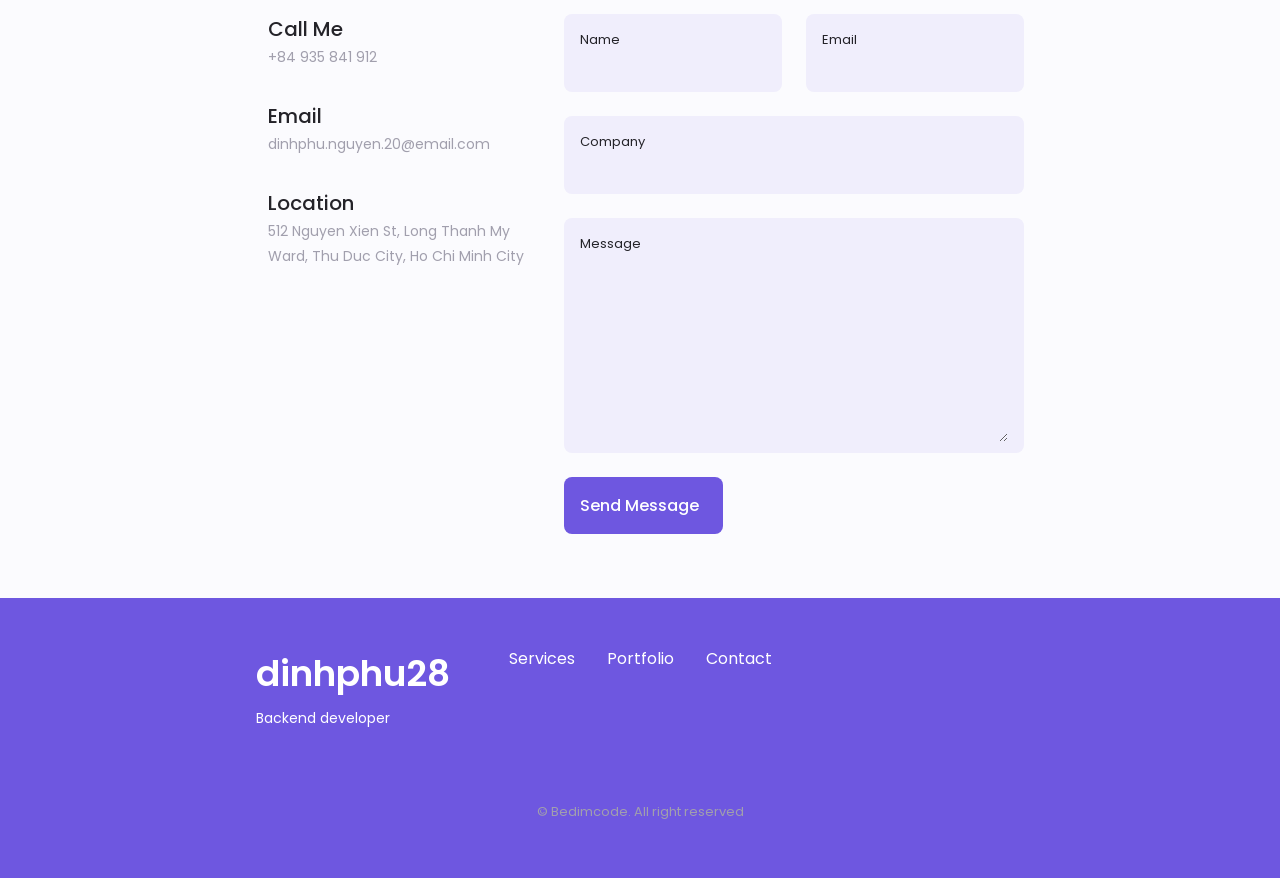
==== commit 383dd6c5: "Edit Languages and Tools Align center Add margin to each icon" ====
--- a/index.html
+++ b/index.html
@@ -350,7 +350,7 @@
                     <h3 class="skills__languages-and-tools__title">Languages and Tools:</h3>
 
                     <div class="skills__languages-and-tools__contents">
-                        <p align="left"> <a href="https://www.arduino.cc/" target="_blank" rel="noreferrer">
+                        <p align="center"> <a href="https://www.arduino.cc/" target="_blank" rel="noreferrer">
                                 <img src="https://cdn.worldvectorlogo.com/logos/arduino-1.svg" alt="arduino" width="40" height="40" /> </a>
                             <a href="https://www.gnu.org/software/bash/" target="_blank" rel="noreferrer">
                                 <img src="https://www.vectorlogo.zone/logos/gnu_bash/gnu_bash-icon.svg" alt="bash" width="40" height="40" />
--- a/assets/css/styles.css
+++ b/assets/css/styles.css
@@ -570,6 +570,8 @@
   display: inline-block;
   margin-right: 5%;
   margin-bottom: 5%;
+  margin-top: 5%;
+  margin-left: 5%;
 }
 
 .skills__languages-and-tools .skills__languages-and-tools__title {
@@ -577,6 +579,7 @@
   font-weight: var(--font-medium);
 
   margin-bottom: 2%;
+  margin-top: 2%;
 }
 
 /*==================== QUALIFICATION ====================*/
@@ -1269,6 +1272,8 @@
     display: inline-block;
     margin-right: 3%;
     margin-bottom: 3%;
+    margin-left: 3%;
+    margin-top: 3%;
   }
 }
 
